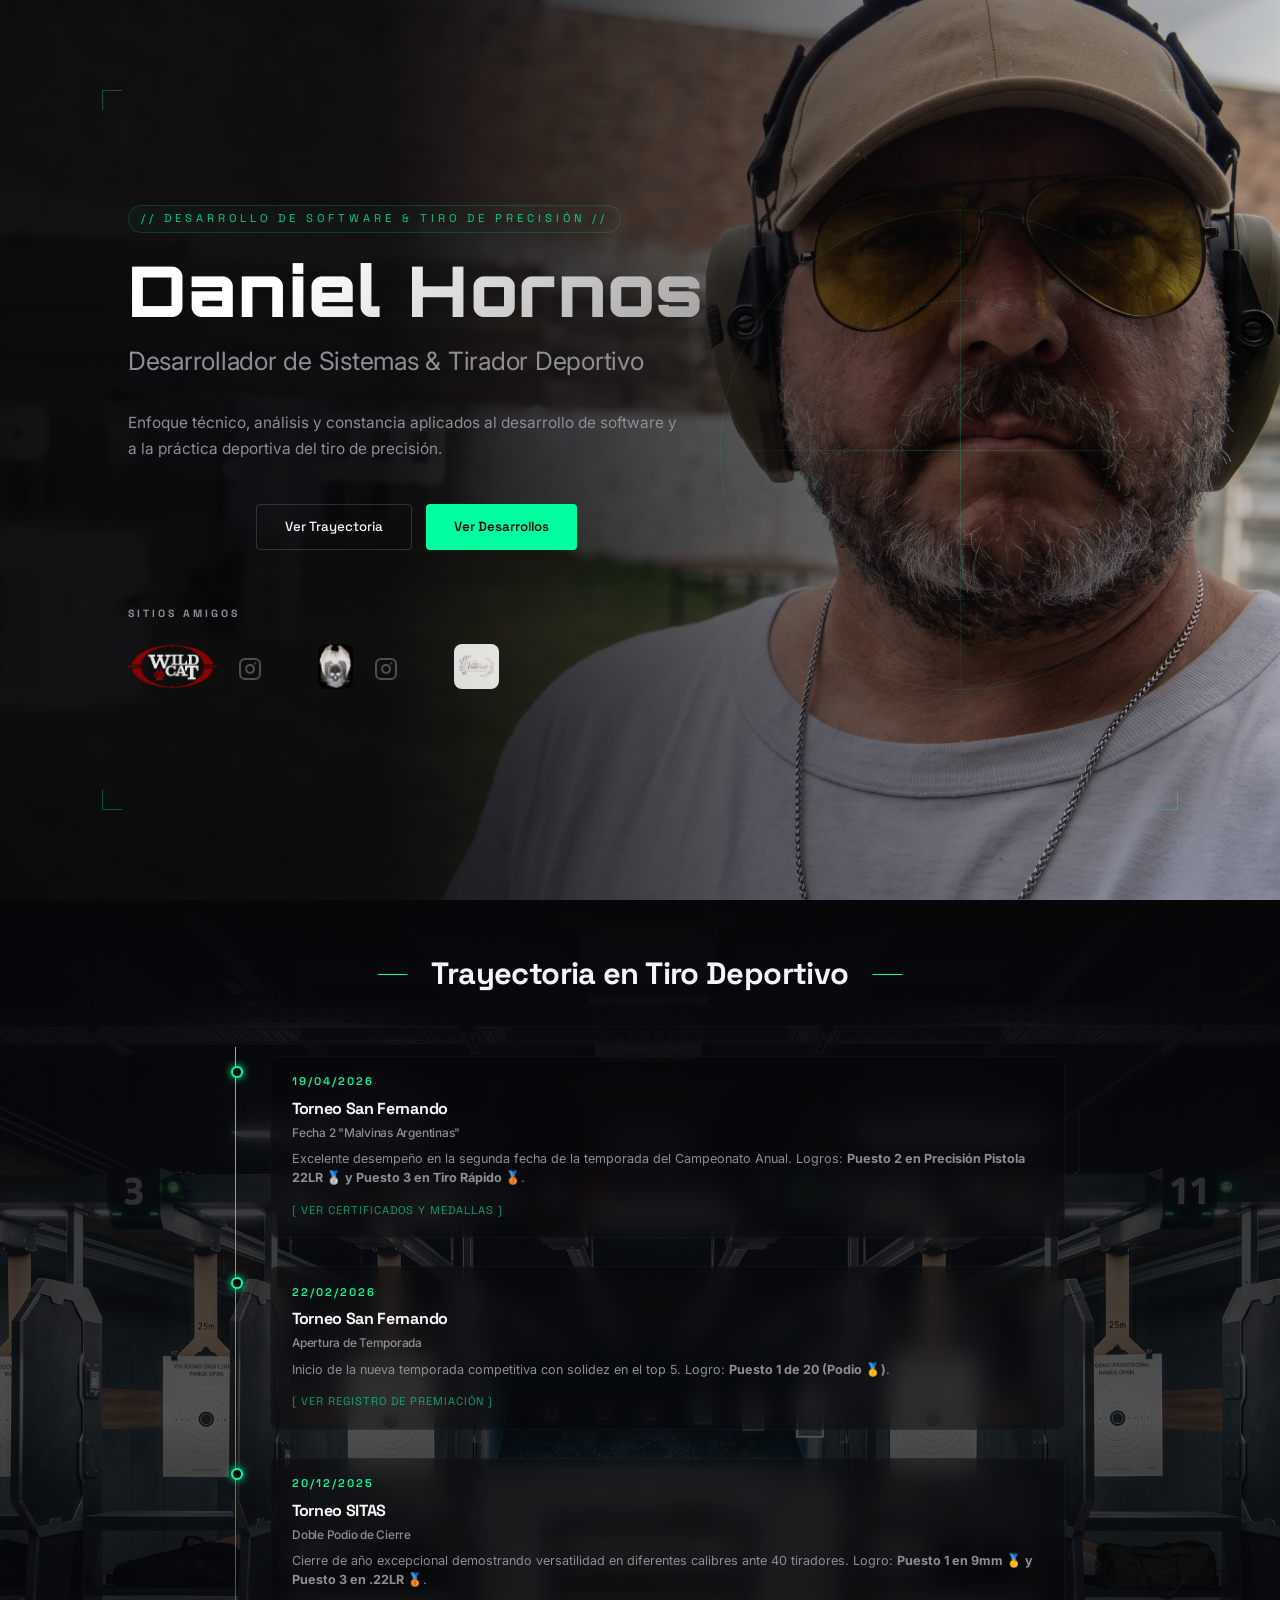
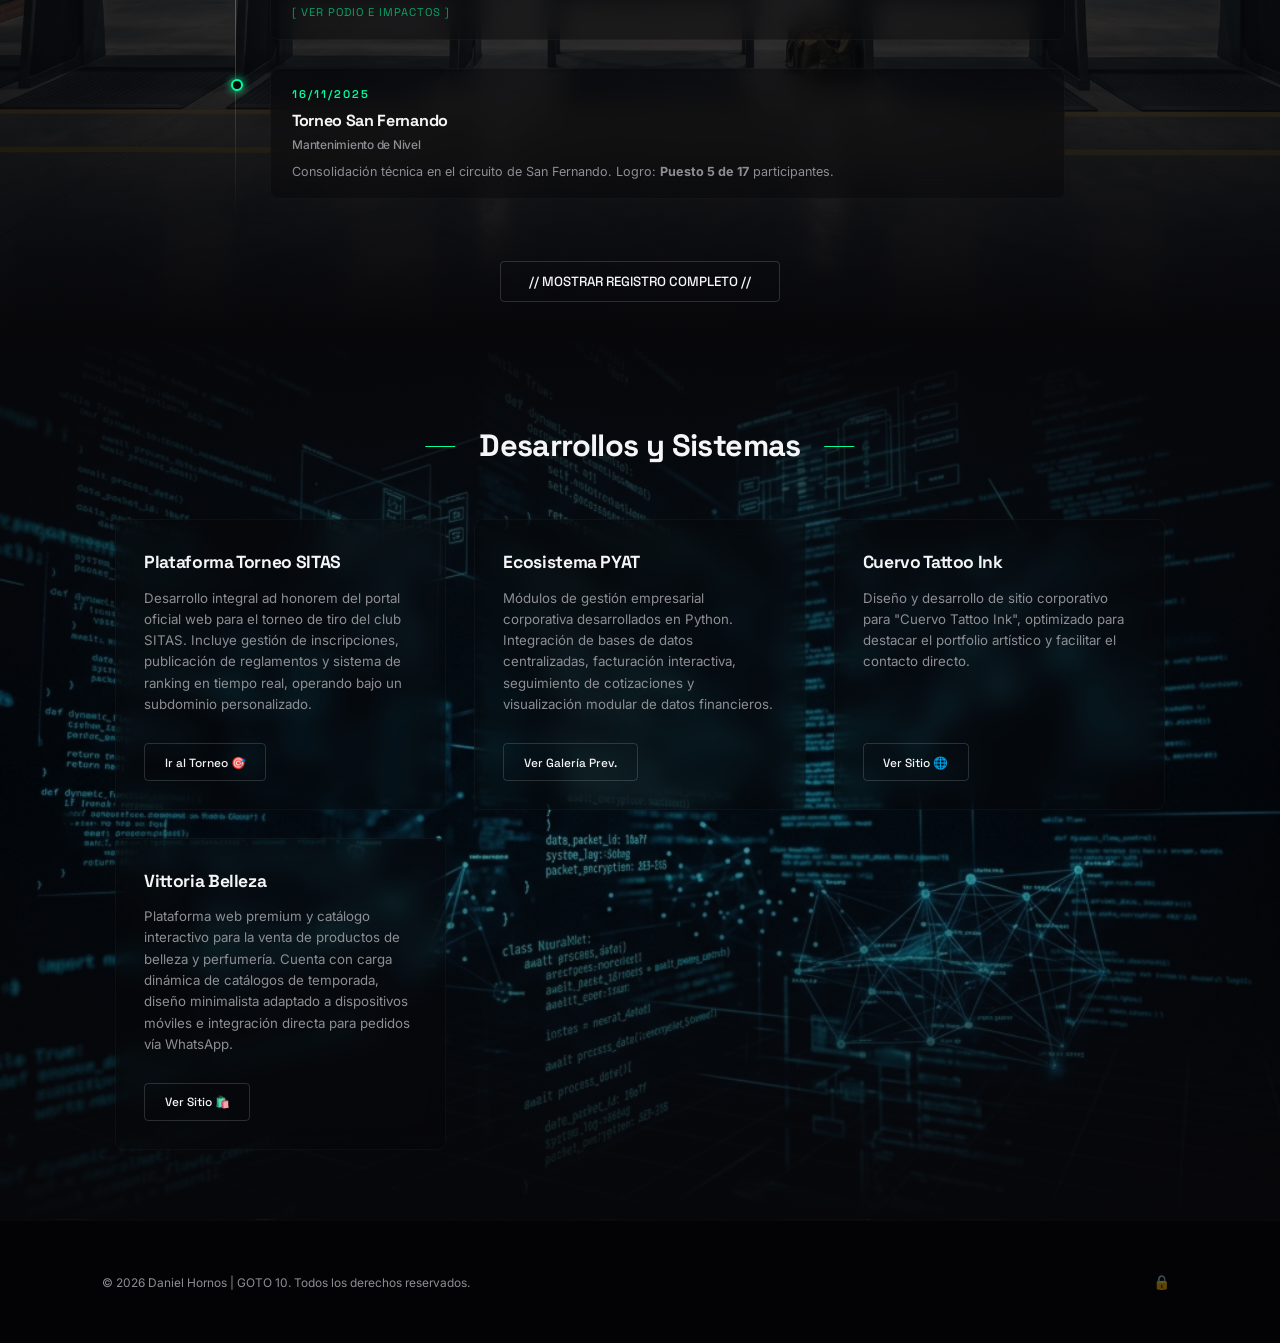
==== index.html @ b94180b0 "Redisenio visual premium: intro con flashes tacticos, optimizaciones de escala, fondo de poligono en" ====
<!DOCTYPE html>
<html lang="es">

<head>
    <meta charset="UTF-8">
    <meta name="viewport" content="width=device-width, initial-scale=1.0">
    <title>Daniel Hornos | Portafolio Personal</title>

    <!-- Fuentes Google -->
    <link rel="preconnect" href="https://fonts.googleapis.com">
    <link rel="preconnect" href="https://fonts.gstatic.com" crossorigin>
    <link
        href="https://fonts.googleapis.com/css2?family=Inter:wght@300;400;500;600;700&family=Orbitron:wght@400;700;900&family=Space+Grotesk:wght@400;500;600;700&display=swap"
        rel="stylesheet">

    <!-- CSS Propio -->
    <link rel="stylesheet" href="css/styles.css?v=1.2">
</head>

<body>

    <!-- Pantalla de Carga Táctica (Splash Loader) -->
    <div id="loader-overlay" class="loader-overlay">
        <!-- Fondo para destellos rápidos (Flashes) de imágenes -->
        <div id="loader-flash-bg" class="loader-flash-bg"></div>
        <div class="loader-content">
            <div class="loader-title">GOTO 10</div>
            <div class="loader-subtitle">INICIALIZANDO SISTEMA</div>
            <div class="loader-bar-container">
                <div id="loader-progress" class="loader-progress"></div>
            </div>
            <div id="loader-status" class="loader-status">CALIBRANDO IMÁGENES... 0%</div>
        </div>
    </div>
    <script>
        (function() {
            const imagesToPreload = [
                'assets/img/hero-profile-bg.jpg',
                'assets/img/tiro-bg.jpg',
                'assets/img/projects-bg.png'
            ];
            let loadedCount = 0;
            const totalImages = imagesToPreload.length;
            const flashBg = document.getElementById('loader-flash-bg');

            const playIntroSequence = () => {
                let currentStep = 0;
                
                const showNextFlash = () => {
                    if (currentStep >= totalImages) {
                        // Secuencia terminada, abrimos la página
                        setTimeout(() => {
                            const loader = document.getElementById('loader-overlay');
                            if (loader) {
                                loader.classList.add('fade-out');
                                setTimeout(() => loader.remove(), 500);
                            }
                        }, 150);
                        return;
                    }

                    // Cargar imagen del paso actual en el fondo
                    const imgSrc = imagesToPreload[currentStep];
                    if (flashBg) {
                        flashBg.style.backgroundImage = `url('${imgSrc}')`;
                        flashBg.classList.add('flash-active');
                    }

                    // El destello dura 180ms
                    setTimeout(() => {
                        if (flashBg) {
                            flashBg.classList.remove('flash-active');
                        }
                        
                        currentStep++;
                        // Pausa corta de 60ms en negro entre destellos
                        setTimeout(showNextFlash, 60);
                    }, 180);
                };

                // Iniciar la secuencia de flashes
                showNextFlash();
            };

            imagesToPreload.forEach(src => {
                const img = new Image();
                img.onload = img.onerror = function() {
                    loadedCount++;
                    const percentage = Math.round((loadedCount / totalImages) * 100);
                    
                    const progressBar = document.getElementById('loader-progress');
                    const statusText = document.getElementById('loader-status');
                    if (progressBar) progressBar.style.width = percentage + '%';
                    if (statusText) statusText.innerText = 'CALIBRANDO IMÁGENES... ' + percentage + '%';

                    if (loadedCount === totalImages) {
                        // Una vez descargadas las 3 imágenes, disparamos la secuencia de intro
                        setTimeout(playIntroSequence, 150);
                    }
                };
                img.src = src;
            });
        })();
    </script>

    <!-- Navegación Superior -->
    <nav>
        <a href="#" class="logo">GOTO 10</a>
        <div class="nav-links">
            <a href="#inicio">Inicio</a>
            <a href="#tiro">Trayectoria Deportiva</a>
            <a href="#proyectos">Desarrollo Web</a>
        </div>
    </nav>

    <!-- Sección Hero (Inicio) -->
    <header id="inicio" class="hero">
        <!-- Retículas decorativas de precisión -->
        <div class="reticle-box">
            <div class="reticle-ring ring-1"></div>
            <div class="reticle-ring ring-2"></div>
            <div class="reticle-axis-x"></div>
            <div class="reticle-axis-y"></div>
        </div>
        <div class="corner-mark top-left"></div>
        <div class="corner-mark top-right"></div>
        <div class="corner-mark bottom-left"></div>
        <div class="corner-mark bottom-right"></div>

        <div class="hero-content">
            <div class="system-status">// DESARROLLO DE SOFTWARE & TIRO DE PRECISIÓN //</div>
            <h1>Daniel Hornos</h1>
            <h2>Desarrollador de Sistemas & Tirador Deportivo</h2>
            <p>Enfoque técnico, análisis y constancia aplicados al desarrollo de software y a la práctica deportiva del tiro de precisión.</p>
            <div style="display: flex; gap: 1rem; justify-content: center; flex-wrap: wrap; margin-bottom: 3rem;">
                <a href="#tiro" class="cyber-btn">Ver Trayectoria</a>
                <a href="#proyectos" class="cyber-btn accent">Ver Desarrollos</a>
            </div>

            <!-- Sitios Amigos -->
            <div class="friendly-sites">
                <h3>SITIOS AMIGOS</h3>
                <div class="friends-wrapper">
                    <!-- Wildcat Academy -->
                    <div class="friend-card">
                        <a href="https://www.wildcat.com.ar/" target="_blank" rel="noopener noreferrer"
                            title="Web Wildcat Academy">
                            <img src="assets/img/LOGO_ACADEMIA_wildcat-letrasblancas.png" alt="Wildcat Academy"
                                class="friend-logo">
                        </a>
                        <a href="https://www.instagram.com/academiawildcat" target="_blank" rel="noopener noreferrer"
                            class="social-icon" title="Instagram Wildcat Academy">
                            <!-- SVG Icono de Instagram -->
                            <svg xmlns="http://www.w3.org/2000/svg" width="24" height="24" viewBox="0 0 24 24" fill="none"
                                stroke="currentColor" stroke-width="2" stroke-linecap="round" stroke-linejoin="round">
                                <rect x="2" y="2" width="20" height="20" rx="5" ry="5"></rect>
                                <path d="M16 11.37A4 4 0 1 1 12.63 8 4 4 0 0 1 16 11.37z"></path>
                                <line x1="17.5" y1="6.5" x2="17.51" y2="6.5"></line>
                            </svg>
                        </a>
                    </div>
                    <!-- Cuervo Tattoo Ink -->
                    <div class="friend-card">
                        <a href="https://cuervo-tattoo-ink.goto10.com.ar/" target="_blank" rel="noopener noreferrer"
                            title="Web Cuervo Tattoo Ink">
                            <img src="assets/img/Cuervo_tattoo_ink.jpeg" alt="Cuervo Tattoo Ink"
                                class="friend-logo invert-logo rounded-logo">
                        </a>
                        <a href="https://www.instagram.com/cuervo_tattoo.ink/" target="_blank" rel="noopener noreferrer"
                            class="social-icon" title="Instagram Cuervo Tattoo Ink">
                            <!-- SVG Icono de Instagram -->
                            <svg xmlns="http://www.w3.org/2000/svg" width="24" height="24" viewBox="0 0 24 24" fill="none"
                                stroke="currentColor" stroke-width="2" stroke-linecap="round" stroke-linejoin="round">
                                <rect x="2" y="2" width="20" height="20" rx="5" ry="5"></rect>
                                <path d="M16 11.37A4 4 0 1 1 12.63 8 4 4 0 0 1 16 11.37z"></path>
                                <line x1="17.5" y1="6.5" x2="17.51" y2="6.5"></line>
                            </svg>
                        </a>
                    </div>
                    <!-- Vittoria Belleza -->
                    <div class="friend-card">
                        <a href="https://vittoria.goto10.com.ar/" target="_blank" rel="noopener noreferrer"
                            title="Web Vittoria Belleza">
                            <img src="assets/img/vittoria-logo.png" alt="Vittoria Belleza"
                                class="friend-logo rounded-logo">
                        </a>
                    </div>
                </div>
            </div>
        </div>
    </header>

    <!-- Sección Tiro Deportivo (Timeline) -->
    <section id="tiro">
        <h2 class="section-title">Trayectoria en Tiro Deportivo</h2>
        <div class="timeline-container">
            <!-- Evento 1 (Más Reciente) -->
            <div class="timeline-item">
                <div class="timeline-content">
                    <div class="timeline-date">19/04/2026</div>
                    <h3>Torneo San Fernando</h3>
                    <h4>Fecha 2 "Malvinas Argentinas"</h4>
                    <p>Excelente desempeño en la segunda fecha de la temporada del Campeonato Anual. Logros: <strong>Puesto 2 en Precisión Pistola 22LR 🥈 y Puesto 3 en Tiro Rápido 🥉</strong>.</p>
                    <a href="#" class="view-evidence-btn" data-img="assets/img/trayectoria/torneo-san-fernando-abril-2026.jpg" onclick="openLightbox(event, this)">[ VER CERTIFICADOS Y MEDALLAS ]</a>
                </div>
            </div>

            <!-- Evento 2 -->
            <div class="timeline-item">
                <div class="timeline-content">
                    <div class="timeline-date">22/02/2026</div>
                    <h3>Torneo San Fernando</h3>
                    <h4>Apertura de Temporada</h4>
                    <p>Inicio de la nueva temporada competitiva con solidez en el top 5. Logro: <strong>Puesto 1 de 20 (Podio 🥇)</strong>.</p>
                    <a href="#" class="view-evidence-btn" data-img="assets/img/trayectoria/torneo-san-fernando-2026.jpg" onclick="openLightbox(event, this)">[ VER REGISTRO DE PREMIACIÓN ]</a>
                </div>
            </div>

            <!-- Evento 3 -->
            <div class="timeline-item">
                <div class="timeline-content">
                    <div class="timeline-date">20/12/2025</div>
                    <h3>Torneo SITAS</h3>
                    <h4>Doble Podio de Cierre</h4>
                    <p>Cierre de año excepcional demostrando versatilidad en diferentes calibres ante 40 tiradores. Logro: <strong>Puesto 1 en 9mm 🥇 y Puesto 3 en .22LR 🥉</strong>.</p>
                    <a href="#" class="view-evidence-btn" data-img="assets/img/trayectoria/podio-sitas-2025.jpg" onclick="openLightbox(event, this)">[ VER PODIO E IMPACTOS ]</a>
                </div>
            </div>

            <!-- Evento 4 -->
            <div class="timeline-item">
                <div class="timeline-content">
                    <div class="timeline-date">16/11/2025</div>
                    <h3>Torneo San Fernando</h3>
                    <h4>Mantenimiento de Nivel</h4>
                    <p>Consolidación técnica en el circuito de San Fernando. Logro: <strong>Puesto 5 de 17</strong> participantes.</p>
                </div>
            </div>

            <!-- Evento 5 (Oculto de Inicio) -->
            <div class="timeline-item hidden-item collapsed">
                <div class="timeline-content">
                    <div class="timeline-date">17/08/2025</div>
                    <h3>Torneo San Fernando</h3>
                    <h4>Primer Podio Nacional</h4>
                    <p>Excelente desempeño en precisión deportiva. Logro: <strong>Puesto 3 de 40 (Podio 🥉)</strong>.</p>
                    <a href="#" class="view-evidence-btn" data-img="assets/img/trayectoria/diploma-san-fernando-2025.jpg" onclick="openLightbox(event, this)">[ VER CERTIFICADO Y MEDALLA ]</a>
                </div>
            </div>

            <!-- Evento 5 (Oculto de Inicio) -->
            <div class="timeline-item hidden-item collapsed">
                <div class="timeline-content">
                    <div class="timeline-date">02/08/2025</div>
                    <h3>Torneo Quilmes</h3>
                    <h4>Circuito Metropolitano</h4>
                    <p>Participación en el polígono de Quilmes mejorando la consistencia. Logro: <strong>Puesto 25 de 30</strong> participantes.</p>
                    <a href="#" class="view-evidence-btn" data-img="assets/img/trayectoria/diploma-quilmes-2025.jpg" onclick="openLightbox(event, this)">[ VER DIPLOMA DIGITAL ]</a>
                </div>
            </div>

            <!-- Evento 6 (Oculto de Inicio) -->
            <div class="timeline-item hidden-item collapsed">
                <div class="timeline-content">
                    <div class="timeline-date">25/05/2025</div>
                    <h3>Torneo SITAS</h3>
                    <h4>Debut Competitivo</h4>
                    <p>Primer torneo oficial de precisión. Logro: <strong>Puesto 19 de 40</strong> participantes.</p>
                    <a href="#" class="view-evidence-btn" data-img="assets/img/trayectoria/diploma-sitas-debut-2025.jpg" onclick="openLightbox(event, this)">[ VER DIPLOMA DE DEBUT ]</a>
                </div>
            </div>

            <!-- Evento 7 (Oculto de Inicio) -->
            <div class="timeline-item hidden-item collapsed">
                <div class="timeline-content">
                    <div class="timeline-date">13/04/2025</div>
                    <h3>Clasificación y Deporte</h3>
                    <h4>Tiro Deportivo</h4>
                    <p>Curso avanzado sobre modalidades deportivas. Incluyó un mini-torneo integrador entre estudiantes. Logro: <strong>Puesto 2 🥈</strong>.</p>
                    <a href="assets/docs/credencial-tiro-deportivo.pdf" target="_blank" class="view-evidence-btn">[ VER CERTIFICADO PDF 📄 ]</a>
                </div>
            </div>

            <!-- Evento 8 (Oculto de Inicio) -->
            <div class="timeline-item hidden-item collapsed">
                <div class="timeline-content">
                    <div class="timeline-date">16/03/2025</div>
                    <h3>Armamento</h3>
                    <h4>Limpieza y Mantenimiento</h4>
                    <p>Curso especializado en el mantenimiento de diferentes sistemas de armas, garantizando un funcionamiento seguro y confiable.</p>
                    <a href="assets/docs/credencial-mantenimiento-armas.pdf" target="_blank" class="view-evidence-btn">[ VER CERTIFICADO PDF 📄 ]</a>
                </div>
            </div>

            <!-- Evento 9 (Oculto de Inicio) -->
            <div class="timeline-item hidden-item collapsed">
                <div class="timeline-content">
                    <div class="timeline-date">09/02/2025</div>
                    <h3>Capacitación Inicial</h3>
                    <h4>Introducción al Tiro</h4>
                    <p>Inicios formales en la disciplina como tirador deportivo, completando la capacitación teórica y práctica inicial.</p>
                    <a href="assets/docs/credencial-capacitacion-inicial.pdf" target="_blank" class="view-evidence-btn">[ VER CERTIFICADO PDF 📄 ]</a>
                </div>
            </div>
        </div>
        <div class="timeline-toggle-container">
            <button id="toggle-timeline-btn" class="cyber-btn" data-expanded="false">// MOSTRAR REGISTRO COMPLETO //</button>
        </div>
    </section>

    <!-- Sección Proyectos (Portafolio) -->
    <section id="proyectos">
        <h2 class="section-title">Desarrollos y Sistemas</h2>

        <div class="projects-grid">

            <!-- Proyecto SITAS -->
            <div class="project-card">
                <div class="project-info">
                    <h3>Plataforma Torneo SITAS</h3>
                    <p>Desarrollo integral ad honorem del portal oficial web para el torneo de tiro del club SITAS.
                        Incluye gestión de inscripciones, publicación de reglamentos y sistema de ranking en tiempo
                        real, operando bajo un subdominio personalizado.</p>
                    <a href="https://torneo2026.goto10.com.ar" target="_blank" class="cyber-btn">Ir al Torneo 🎯</a>
                </div>
            </div>

            <!-- Proyecto PYAT -->
            <div class="project-card">
                <div class="project-info">
                    <h3>Ecosistema PYAT</h3>
                    <p>Módulos de gestión empresarial corporativa desarrollados en Python. Integración de bases de datos
                        centralizadas, facturación interactiva, seguimiento de cotizaciones y visualización modular de
                        datos financieros.</p>
                    <a href="#" class="cyber-btn"
                        onclick="alert('Sistema de uso interno corporativo. Acceso restringido a capturas estáticas elegidas.'); return false;">Ver
                        Galería Prev.</a>
                </div>
            </div>

            <!-- Proyecto Cuervo Tattoo -->
            <div class="project-card">
                <div class="project-info">
                    <h3>Cuervo Tattoo Ink</h3>
                    <p>Diseño y desarrollo de sitio corporativo para "Cuervo Tattoo Ink", optimizado para destacar el portfolio artístico y facilitar el contacto directo.</p>
                    <a href="https://cuervo-tattoo-ink.goto10.com.ar/" target="_blank" class="cyber-btn">Ver Sitio 🌐</a>
                </div>
            </div>

            <!-- Proyecto Vittoria -->
            <div class="project-card">
                <div class="project-info">
                    <h3>Vittoria Belleza</h3>
                    <p>Plataforma web premium y catálogo interactivo para la venta de productos de belleza y perfumería. Cuenta con carga dinámica de catálogos de temporada, diseño minimalista adaptado a dispositivos móviles e integración directa para pedidos vía WhatsApp.</p>
                    <a href="https://vittoria.goto10.com.ar/" target="_blank" class="cyber-btn">Ver Sitio 🛍️</a>
                </div>
            </div>

        </div>
    </section>

    <!-- Pie de página -->
    <footer>
        <p>&copy; 2026 Daniel Hornos | GOTO 10. Todos los derechos reservados.</p>
        <a href="#login-privado" class="private-link" title="Área Privada"
            onclick="prompt('Ingrese contraseña (Modo Demo):'); return false;">
            🔒
        </a>
    </footer>

    <!-- Modal Lightbox para visualización de evidencias -->
    <div id="lightbox-modal" class="lightbox" onclick="closeLightbox()">
        <span class="lightbox-close" onclick="closeLightbox()">&times;</span>
        <img class="lightbox-content" id="lightbox-img" alt="Evidencia de logro">
        <div id="lightbox-caption"></div>
    </div>

    <!-- Lógica de interactividad (Timeline collapsible y Visor Lightbox) -->
    <script>
        document.addEventListener('DOMContentLoaded', () => {
            // 1. Control del Timeline Collapsible
            const toggleBtn = document.getElementById('toggle-timeline-btn');
            const hiddenItems = document.querySelectorAll('.timeline-item.hidden-item');

            if (toggleBtn && hiddenItems.length > 0) {
                toggleBtn.addEventListener('click', () => {
                    const isExpanded = toggleBtn.getAttribute('data-expanded') === 'true';
                    
                    hiddenItems.forEach(item => {
                        if (isExpanded) {
                            item.classList.add('collapsed');
                        } else {
                            item.classList.remove('collapsed');
                        }
                    });

                    if (isExpanded) {
                        toggleBtn.innerHTML = '// MOSTRAR REGISTRO COMPLETO //';
                        toggleBtn.setAttribute('data-expanded', 'false');
                        // Desplazar la vista suavemente de vuelta a la cabecera de la sección
                        document.getElementById('tiro').scrollIntoView({ behavior: 'smooth' });
                    } else {
                        toggleBtn.innerHTML = '// COLAPSAR HISTORIAL //';
                        toggleBtn.setAttribute('data-expanded', 'true');
                    }
                });
            }

            // 2. Control del Lightbox
            const lightbox = document.getElementById('lightbox-modal');
            const lightboxImg = document.getElementById('lightbox-img');
            const lightboxCaption = document.getElementById('lightbox-caption');

            window.openLightbox = function(event, element) {
                event.preventDefault();
                event.stopPropagation(); // Evitar que el clic en el botón active el close del contenedor
                const imgSrc = element.getAttribute('data-img');
                const imgCaption = element.textContent || "Evidencia de logro";
                
                if (lightbox && lightboxImg) {
                    lightboxImg.src = imgSrc;
                    if (lightboxCaption) {
                        // Limpiar los corchetes decorativos del texto para el caption
                        lightboxCaption.innerHTML = imgCaption.replace('[', '').replace(']', '').trim();
                    }
                    lightbox.classList.add('active');
                }
            };

            window.closeLightbox = function() {
                if (lightbox) {
                    lightbox.classList.remove('active');
                }
            };

            // Cerrar con la tecla Escape
            document.addEventListener('keydown', (e) => {
                if (e.key === 'Escape' && lightbox && lightbox.classList.contains('active')) {
                    closeLightbox();
                }
            });

            // 3. Control de la barra de navegación (Ocultar al inicio, mostrar al hacer scroll)
            const nav = document.querySelector('nav');
            
            const handleScroll = () => {
                if (window.scrollY > 150) {
                    nav.classList.add('nav-visible');
                } else {
                    nav.classList.remove('nav-visible');
                }
            };
            
            window.addEventListener('scroll', handleScroll, { passive: true });
            handleScroll(); // Ejecutar al inicio por si hay scroll previo
        });
    </script>

</body>

</html>
---- css/styles.css ----
:root {
  /* Paleta de Colores de Alta Precisión (Tech-Minimal / Balístico) */
  --primary: #00ff9f;       /* Verde táctico de precisión */
  --secondary: #00b0ff;     /* Cian de calibración / telemetría */
  --accent: #ff3d00;        /* Rojo balístico para alertas/acentos */
  --dark-bg: #07070a;       /* Negro azulado mate profundo */
  --darker-bg: #030305;     /* Negro absoluto para paneles */
  --panel-bg: rgba(7, 7, 10, 0.45); /* Panel con desenfoque de cristal más transparente */
  --border-color: rgba(0, 255, 159, 0.15); /* Bordes tácticos finos */
  --text-main: #f5f5f7;     /* Blanco sofisticado */
  --text-muted: #8e8e93;    /* Gris de lectura cómodo */
  --grid-color: rgba(0, 255, 159, 0.03); /* Rejilla técnica sutil */

  --font-heading: 'Space Grotesk', sans-serif;
  --font-body: 'Inter', sans-serif;
  --font-brand: 'Orbitron', sans-serif;
}

* {
  margin: 0;
  padding: 0;
  box-sizing: border-box;
}

html {
  scroll-behavior: smooth;
  scroll-padding-top: 70px;
  font-size: 87.5%; /* Escala general al 87.5% (14px) para una interfaz más compacta y densa */
}

body {
  background-color: var(--dark-bg);
  color: var(--text-main);
  font-family: var(--font-body);
  line-height: 1.6;
  overflow-x: hidden;
  /* Fondo de rejilla militar/técnica */
  background-image:
    linear-gradient(var(--grid-color) 1px, transparent 1px),
    linear-gradient(90deg, var(--grid-color) 1px, transparent 1px);
  background-size: 40px 40px;
  background-attachment: fixed;
}

/* --- Scrollbar Estilizado --- */
::-webkit-scrollbar {
  width: 6px;
}

::-webkit-scrollbar-track {
  background: var(--darker-bg);
}

::-webkit-scrollbar-thumb {
  background: rgba(0, 255, 159, 0.2);
  border-radius: 3px;
  transition: background 0.3s;
}

::-webkit-scrollbar-thumb:hover {
  background: var(--primary);
}

/* --- Tipografía --- */
h1, h2, h3, h4 {
  font-family: var(--font-heading);
  letter-spacing: -0.02em;
  font-weight: 700;
}

h2.section-title {
  font-size: 2.2rem;
  text-align: center;
  margin-bottom: 3.5rem;
  color: var(--text-main);
  position: relative;
  display: inline-block;
  left: 50%;
  transform: translateX(-50%);
  padding: 0 1rem;
}

h2.section-title::before,
h2.section-title::after {
  content: '';
  position: absolute;
  top: 50%;
  width: 30px;
  height: 1px;
  background: var(--primary);
}

h2.section-title::before {
  left: -40px;
}

h2.section-title::after {
  right: -40px;
}

/* --- Navegación --- */
nav {
  position: fixed;
  top: 0;
  width: 100%;
  padding: 1.2rem 8%;
  display: flex;
  justify-content: space-between;
  align-items: center;
  z-index: 1000;
  backdrop-filter: blur(16px);
  -webkit-backdrop-filter: blur(16px);
  background: rgba(7, 7, 10, 0.75);
  border-bottom: 1px solid rgba(255, 255, 255, 0.05);
  transform: translateY(-100%);
  opacity: 0;
  pointer-events: none;
  transition: transform 0.4s cubic-bezier(0.16, 1, 0.3, 1), opacity 0.3s ease;
}

nav.nav-visible {
  transform: translateY(0);
  opacity: 1;
  pointer-events: auto;
}

.logo {
  font-family: var(--font-brand);
  font-size: 1.3rem;
  font-weight: 700;
  color: var(--text-main);
  text-decoration: none;
  letter-spacing: 2px;
  display: flex;
  align-items: center;
  gap: 8px;
}

.logo::before {
  content: '';
  display: inline-block;
  width: 8px;
  height: 8px;
  background: var(--primary);
  border-radius: 50%;
  box-shadow: 0 0 8px var(--primary);
}

.nav-links {
  display: flex;
  gap: 2.5rem;
}

.nav-links a {
  color: var(--text-muted);
  text-decoration: none;
  font-size: 0.9rem;
  font-weight: 500;
  transition: all 0.3s ease;
  letter-spacing: 0.5px;
}

.nav-links a:hover {
  color: var(--primary);
  text-shadow: 0 0 8px rgba(0, 255, 159, 0.3);
}

/* --- HERO SECTION (PRECISIÓN TÁCTICA) --- */
.hero {
  height: 100vh;
  display: flex;
  flex-direction: column;
  justify-content: center;
  align-items: flex-start;
  text-align: left;
  position: relative;
  padding: 0 10%;
  overflow: hidden;
  background-image: 
    linear-gradient(to right, rgba(7, 7, 10, 0.95) 30%, rgba(7, 7, 10, 0.6) 60%, rgba(7, 7, 10, 0.2) 100%),
    url('../assets/img/hero-profile-bg.jpg');
  background-size: cover;
  background-position: center right;
  background-repeat: no-repeat;
}

/* Retícula Central de Fondo (Desplazada sobre Daniel) */
.reticle-box {
  position: absolute;
  top: 50%;
  left: 75%;
  transform: translate(-50%, -50%);
  width: 600px;
  height: 600px;
  pointer-events: none;
  opacity: 0.2;
  z-index: 1;
}

.reticle-ring {
  position: absolute;
  top: 50%;
  left: 50%;
  transform: translate(-50%, -50%);
  border: 1px dashed var(--primary);
  border-radius: 50%;
}

.ring-1 {
  width: 300px;
  height: 300px;
  animation: spinClockwise 40s linear infinite;
}

.ring-2 {
  width: 480px;
  height: 480px;
  border-style: dotted;
  animation: spinCounter 60s linear infinite;
}

.reticle-axis-x {
  position: absolute;
  top: 50%;
  left: 0;
  width: 100%;
  height: 1px;
  background: linear-gradient(90deg, transparent, var(--primary), transparent);
}

.reticle-axis-y {
  position: absolute;
  left: 50%;
  top: 0;
  width: 1px;
  height: 100%;
  background: linear-gradient(180deg, transparent, var(--primary), transparent);
}

/* Marcas de Esquina del Hero */
.corner-mark {
  position: absolute;
  width: 20px;
  height: 20px;
  border: 1px solid rgba(0, 255, 159, 0.3);
  pointer-events: none;
  z-index: 1;
}

.top-left { top: 10%; left: 8%; border-right: none; border-bottom: none; }
.top-right { top: 10%; right: 8%; border-left: none; border-bottom: none; }
.bottom-left { bottom: 10%; left: 8%; border-right: none; border-top: none; }
.bottom-right { bottom: 10%; right: 8%; border-left: none; border-top: none; }

.hero-content {
  position: relative;
  z-index: 10;
  max-width: 650px;
  padding: 2rem 0;
}

.system-status {
  font-family: var(--font-heading);
  font-size: 0.8rem;
  color: var(--primary);
  letter-spacing: 4px;
  margin-bottom: 1.5rem;
  opacity: 0.8;
  display: inline-block;
  border: 1px solid rgba(0, 255, 159, 0.2);
  padding: 4px 12px;
  background: rgba(0, 255, 159, 0.03);
  border-radius: 20px;
}

.hero h1 {
  font-family: var(--font-brand);
  font-size: clamp(2.8rem, 7vw, 5rem);
  font-weight: 900;
  line-height: 1.05;
  margin-bottom: 1rem;
  color: var(--text-main);
  background: linear-gradient(135deg, #fff 30%, #a2a2a2 100%);
  -webkit-background-clip: text;
  -webkit-text-fill-color: transparent;
  letter-spacing: 0.03em;
}

.hero h2 {
  font-size: clamp(1.2rem, 2.5vw, 1.8rem);
  color: var(--text-muted);
  font-weight: 400;
  letter-spacing: -0.01em;
  margin-bottom: 2rem;
  font-family: var(--font-body);
}

.hero p {
  font-size: 1.1rem;
  color: var(--text-muted);
  max-width: 550px;
  margin: 0 0 3rem 0;
  line-height: 1.7;
}

/* --- Botones Premium de Precisión --- */
.cyber-btn {
  display: inline-flex;
  align-items: center;
  justify-content: center;
  gap: 10px;
  background: transparent;
  color: var(--text-main);
  font-family: var(--font-heading);
  font-size: 0.95rem;
  font-weight: 500;
  text-decoration: none;
  padding: 0.8rem 2rem;
  border: 1px solid rgba(255, 255, 255, 0.15);
  border-radius: 4px;
  position: relative;
  transition: all 0.3s cubic-bezier(0.16, 1, 0.3, 1);
  cursor: pointer;
  z-index: 10;
}

.cyber-btn::after {
  content: '';
  position: absolute;
  top: -1px;
  left: -1px;
  right: -1px;
  bottom: -1px;
  border: 1px solid var(--primary);
  border-radius: 4px;
  opacity: 0;
  transition: opacity 0.3s ease;
}

.cyber-btn:hover {
  border-color: transparent;
  color: var(--primary);
  box-shadow: 0 0 20px rgba(0, 255, 159, 0.15);
}

.cyber-btn:hover::after {
  opacity: 1;
}

.cyber-btn.accent {
  background: var(--primary);
  color: var(--dark-bg);
  border: none;
  font-weight: 600;
}

.cyber-btn.accent::after {
  border-color: var(--secondary);
}

.cyber-btn.accent:hover {
  background: transparent;
  color: var(--secondary);
  box-shadow: 0 0 20px rgba(0, 176, 255, 0.2);
}

/* --- SITIOS AMIGOS --- */
.friendly-sites {
  margin-top: 4rem;
  z-index: 10;
}

.friendly-sites h3 {
  font-size: 0.75rem;
  color: var(--text-muted);
  letter-spacing: 3px;
  margin-bottom: 1.5rem;
}

.friends-wrapper {
  display: flex;
  justify-content: flex-start;
  align-items: center;
  gap: 4rem;
  flex-wrap: wrap;
}

.friend-card {
  display: flex;
  align-items: center;
  gap: 1.5rem;
}
.friend-logo {
  max-width: 130px;
  max-height: 45px;
  object-fit: contain;
  opacity: 0.9;
  transition: all 0.4s cubic-bezier(0.16, 1, 0.3, 1);
}

.friend-logo:hover {
  opacity: 1;
  transform: scale(1.05);
  filter: drop-shadow(0 0 8px var(--primary));
}

.rounded-logo {
  border-radius: 8px;
}

.invert-logo {
  filter: invert(1);
  opacity: 0.9;
}

.invert-logo:hover {
  filter: invert(1) drop-shadow(0 0 8px var(--primary));
  opacity: 1;
  transform: scale(1.05);
}

.social-icon {
  color: var(--text-muted);
  opacity: 0.5;
  transition: all 0.3s ease;
  display: flex;
  align-items: center;
  justify-content: center;
}

.social-icon:hover {
  color: var(--secondary);
  opacity: 1;
  transform: translateY(-2px);
}

/* --- SECCIONES GENÉRICAS --- */
section {
  padding: 6rem 8% 5rem 8%;
  position: relative;
}

/* --- TIMELINE LINEAL DE PRECISIÓN --- */
#tiro {
  position: relative;
  background-image: 
    linear-gradient(to bottom, var(--dark-bg) 0%, rgba(7, 7, 10, 0.65) 50%, var(--dark-bg) 100%),
    url('../assets/img/tiro-bg.jpg');
  background-size: cover;
  background-position: center;
  background-repeat: no-repeat;
  padding-top: 3.5rem;
  padding-bottom: 2.5rem;
}

.timeline-container {
  max-width: 850px;
  margin: 0 auto;
  position: relative;
}

/* Eje del timeline (Línea de calibración fina) */
.timeline-container::after {
  content: '';
  position: absolute;
  width: 1px;
  background: linear-gradient(to bottom, var(--primary), var(--secondary), transparent);
  top: 0;
  bottom: 0;
  left: 20px;
}

.timeline-item {
  position: relative;
  width: 100%;
  padding: 0.6rem 0 0.6rem 55px;
  margin-bottom: 0.8rem;
  background: transparent;
}

/* Punto de impacto/precisión en la línea */
.timeline-item::after {
  content: '';
  position: absolute;
  width: 8px;
  height: 8px;
  left: 16px;
  top: 1.35rem;
  background: var(--dark-bg);
  border: 2px solid var(--primary);
  border-radius: 50%;
  z-index: 2;
  box-shadow: 0 0 8px var(--primary);
  transition: all 0.3s ease;
}

.timeline-item:hover::after {
  background: var(--primary);
  transform: scale(1.3);
}

.timeline-content {
  padding: 1.2rem 1.5rem;
  background: var(--panel-bg);
  border: 1px solid rgba(255, 255, 255, 0.03);
  border-radius: 8px;
  backdrop-filter: blur(12px);
  -webkit-backdrop-filter: blur(12px);
  transition: all 0.4s cubic-bezier(0.16, 1, 0.3, 1);
  position: relative;
}

.timeline-content:hover {
  transform: translateX(6px);
  border-color: rgba(0, 255, 159, 0.2);
  box-shadow: 0 8px 24px rgba(0, 255, 159, 0.04);
}

.timeline-date {
  font-family: var(--font-heading);
  font-size: 0.8rem;
  color: var(--primary);
  letter-spacing: 2px;
  margin-bottom: 0.3rem;
  font-weight: 600;
}

.timeline-content h3 {
  font-size: 1.15rem;
  color: var(--text-main);
  margin-bottom: 0.1rem;
}

.timeline-content h4 {
  font-family: var(--font-body);
  font-size: 0.85rem;
  color: var(--text-muted);
  text-transform: none;
  font-weight: 500;
  margin-bottom: 0.6rem;
}

.timeline-content p {
  color: var(--text-muted);
  font-size: 0.9rem;
  line-height: 1.5;
}

/* --- TARJETAS DE PROYECTOS (ESTILO INDUSTRIAL PREMIUM) --- */
#proyectos {
  position: relative;
  background-image: 
    linear-gradient(to bottom, var(--dark-bg) 0%, rgba(7, 7, 10, 0.25) 50%, var(--dark-bg) 100%),
    url('../assets/img/projects-bg.png');
  background-size: cover;
  background-position: center;
  background-repeat: no-repeat;
}

.projects-grid {
  display: grid;
  grid-template-columns: repeat(auto-fit, minmax(300px, 1fr));
  gap: 2rem;
  max-width: 1050px;
  margin: 0 auto;
}

.project-card {
  background: var(--panel-bg);
  border: 1px solid rgba(255, 255, 255, 0.03);
  border-radius: 8px;
  overflow: hidden;
  transition: all 0.4s cubic-bezier(0.16, 1, 0.3, 1);
  display: flex;
  flex-direction: column;
  backdrop-filter: blur(12px);
  -webkit-backdrop-filter: blur(12px);
  position: relative;
}

.project-card::before {
  content: '';
  position: absolute;
  top: 0;
  left: 0;
  width: 3px;
  height: 0;
  background: var(--secondary);
  transition: height 0.4s ease;
}

.project-card:hover {
  transform: translateY(-6px);
  border-color: rgba(0, 176, 255, 0.2);
  box-shadow: 0 15px 40px rgba(0, 176, 255, 0.05);
}

.project-card:hover::before {
  height: 100%;
}

/* Placeholder Geométrico / Rejilla Técnica */
.project-img-placeholder {
  width: 100%;
  height: 150px;
  background: 
    linear-gradient(rgba(0, 176, 255, 0.02) 1px, transparent 1px),
    linear-gradient(90deg, rgba(0, 176, 255, 0.02) 1px, transparent 1px),
    linear-gradient(135deg, #090e15 0%, #030508 100%);
  background-size: 20px 20px;
  display: flex;
  align-items: center;
  justify-content: center;
  border-bottom: 1px solid rgba(255, 255, 255, 0.02);
  font-family: var(--font-heading);
  color: rgba(255, 255, 255, 0.4);
  font-size: 1.1rem;
  letter-spacing: 3px;
  font-weight: 500;
  position: relative;
}

.project-img-placeholder::after {
  content: '';
  position: absolute;
  width: 40px;
  height: 40px;
  border: 1px solid rgba(0, 176, 255, 0.1);
  border-radius: 50%;
}

.project-info {
  padding: 2rem;
  flex-grow: 1;
  display: flex;
  flex-direction: column;
}

.project-info h3 {
  font-size: 1.25rem;
  margin-bottom: 0.8rem;
  color: var(--text-main);
}

.project-info p {
  color: var(--text-muted);
  font-size: 0.95rem;
  line-height: 1.6;
  margin-bottom: 2rem;
  flex-grow: 1;
}

.project-info .cyber-btn {
  align-self: flex-start;
  font-size: 0.85rem;
  padding: 0.6rem 1.4rem;
}

/* --- FOOTER --- */
footer {
  padding: 3rem 8%;
  background: var(--darker-bg);
  border-top: 1px solid rgba(255, 255, 255, 0.02);
  display: flex;
  justify-content: space-between;
  align-items: center;
  font-size: 0.85rem;
  color: var(--text-muted);
}

.private-link {
  color: var(--text-muted);
  text-decoration: none;
  font-size: 1rem;
  transition: all 0.3s ease;
  opacity: 0.4;
  padding: 8px;
}

.private-link:hover {
  color: var(--accent);
  opacity: 1;
  text-shadow: 0 0 10px rgba(255, 61, 0, 0.5);
}

/* --- ANIMACIONES --- */
@keyframes spinClockwise {
  from { transform: translate(-50%, -50%) rotate(0deg); }
  to { transform: translate(-50%, -50%) rotate(360deg); }
}

@keyframes spinCounter {
  from { transform: translate(-50%, -50%) rotate(360deg); }
  to { transform: translate(-50%, -50%) rotate(0deg); }
}

/* --- RESPONSIVIDAD --- */
@media screen and (max-width: 900px) {
  section {
    padding: 6rem 5% 4rem 5%;
  }
}

@media screen and (max-width: 768px) {
  .nav-links {
    display: none; /* Simplificado para móviles */
  }

  .timeline-container::after {
    left: 15px;
  }

  .timeline-item {
    padding-left: 35px;
    padding-top: 0.4rem;
    padding-bottom: 0.4rem;
  }

  .timeline-item::after {
    left: 11px;
    top: 1.15rem;
  }

  .friends-wrapper {
    gap: 2.5rem;
  }

  footer {
    flex-direction: column;
    gap: 1.5rem;
    text-align: center;
  }

  /* Ajustes responsivos para el Hero con foto de Daniel */
  .hero {
    align-items: center;
    text-align: center;
    padding: 0 20px;
    background-image: 
      linear-gradient(to bottom, rgba(7, 7, 10, 0.9) 0%, rgba(7, 7, 10, 0.9) 100%),
      url('../assets/img/hero-profile-bg.jpg');
    background-position: center;
  }

  .reticle-box {
    left: 50%;
    opacity: 0.15;
  }

  .hero-content {
    max-width: 100%;
    padding: 2rem;
  }

  .hero p {
    margin: 0 auto 3rem auto;
  }

  .friends-wrapper {
    justify-content: center;
    gap: 2.5rem;
  }
}

/* --- COLLAPSIBLE TIMELINE --- */
.timeline-toggle-container {
  text-align: center;
  margin-top: 3rem;
  position: relative;
  z-index: 10;
}

.timeline-item.hidden-item {
  max-height: 500px;
  opacity: 1;
  transform: translateY(0);
  margin-bottom: 2rem;
  padding-top: 1.5rem;
  padding-bottom: 1.5rem;
  transition: max-height 0.4s cubic-bezier(0.16, 1, 0.3, 1), opacity 0.3s ease, transform 0.3s ease, margin 0.4s ease, padding 0.4s ease;
  overflow: hidden;
}

.timeline-item.hidden-item.collapsed {
  max-height: 0;
  opacity: 0;
  transform: translateY(-20px);
  margin-top: 0;
  margin-bottom: 0;
  padding-top: 0;
  padding-bottom: 0;
  pointer-events: none;
}

.timeline-item.hidden-item.collapsed::after {
  opacity: 0;
}

/* Botón de ver comprobante dentro de las tarjetas */
.view-evidence-btn {
  display: inline-block;
  margin-top: 1rem;
  font-family: var(--font-heading);
  font-size: 0.8rem;
  color: var(--primary);
  text-decoration: none;
  letter-spacing: 1px;
  opacity: 0.6;
  transition: all 0.3s ease;
  cursor: pointer;
}

.view-evidence-btn:hover {
  opacity: 1;
  text-shadow: 0 0 8px rgba(0, 255, 159, 0.5);
  transform: translateX(4px);
}

/* --- LIGHTBOX EVIDENCE VIEW --- */
.lightbox {
  display: none;
  position: fixed;
  z-index: 2000;
  left: 0;
  top: 0;
  width: 100%;
  height: 100%;
  background-color: rgba(3, 3, 5, 0.95);
  backdrop-filter: blur(10px);
}

.lightbox.active {
  display: flex;
  flex-direction: column;
  align-items: center;
  justify-content: center;
}

.lightbox-content {
  margin: auto;
  display: block;
  max-width: 85%;
  max-height: 75vh;
  border: 1px solid rgba(0, 255, 159, 0.3);
  border-radius: 6px;
  box-shadow: 0 0 30px rgba(0, 255, 159, 0.2);
  animation: zoomIn 0.3s cubic-bezier(0.16, 1, 0.3, 1);
}

.lightbox-close {
  position: absolute;
  top: 30px;
  right: 40px;
  color: var(--text-main);
  font-size: 40px;
  font-weight: 300;
  transition: 0.3s;
  cursor: pointer;
  z-index: 2010;
}

.lightbox-close:hover {
  color: var(--accent);
  text-shadow: 0 0 10px var(--accent);
}

#lightbox-caption {
  margin-top: 15px;
  display: block;
  width: 80%;
  max-width: 700px;
  text-align: center;
  color: var(--primary);
  font-family: var(--font-heading);
  letter-spacing: 2px;
  font-size: 0.9rem;
  text-transform: uppercase;
}

@keyframes zoomIn {
  from { transform: scale(0.9); opacity: 0; }
  to { transform: scale(1); opacity: 1; }
}

/* --- SPLASH LOADER TÁCTICO --- */
.loader-overlay {
  position: fixed;
  top: 0;
  left: 0;
  width: 100%;
  height: 100%;
  background-color: #030305;
  z-index: 9999;
  display: flex;
  justify-content: center;
  align-items: center;
  transition: opacity 0.5s ease, transform 0.5s cubic-bezier(0.16, 1, 0.3, 1);
}

.loader-overlay.fade-out {
  opacity: 0;
  transform: scale(1.05);
  pointer-events: none;
}

.loader-flash-bg {
  position: absolute;
  top: 0;
  left: 0;
  width: 100%;
  height: 100%;
  background-size: cover;
  background-position: center;
  background-repeat: no-repeat;
  opacity: 0;
  z-index: 1;
  filter: brightness(0.45) contrast(1.1) grayscale(0.3);
  transition: opacity 0.12s cubic-bezier(0.16, 1, 0.3, 1);
  pointer-events: none;
}

.loader-flash-bg.flash-active {
  opacity: 0.22;
}

.loader-content {
  text-align: center;
  max-width: 300px;
  width: 80%;
  position: relative;
  z-index: 10;
}

.loader-title {
  font-family: var(--font-brand);
  font-size: 1.8rem;
  color: var(--primary);
  letter-spacing: 4px;
  margin-bottom: 0.5rem;
  text-shadow: 0 0 10px rgba(0, 255, 159, 0.3);
}

.loader-subtitle {
  font-family: var(--font-heading);
  font-size: 0.75rem;
  color: var(--text-muted);
  letter-spacing: 2px;
  margin-bottom: 2rem;
}

.loader-bar-container {
  width: 100%;
  height: 4px;
  background: rgba(255, 255, 255, 0.05);
  border-radius: 2px;
  overflow: hidden;
  margin-bottom: 1rem;
  border: 1px solid rgba(0, 255, 159, 0.1);
}

.loader-progress {
  width: 0%;
  height: 100%;
  background: var(--primary);
  box-shadow: 0 0 8px var(--primary);
  transition: width 0.1s ease;
}

.loader-status {
  font-family: var(--font-heading);
  font-size: 0.7rem;
  color: var(--primary);
  letter-spacing: 1px;
  opacity: 0.7;
}
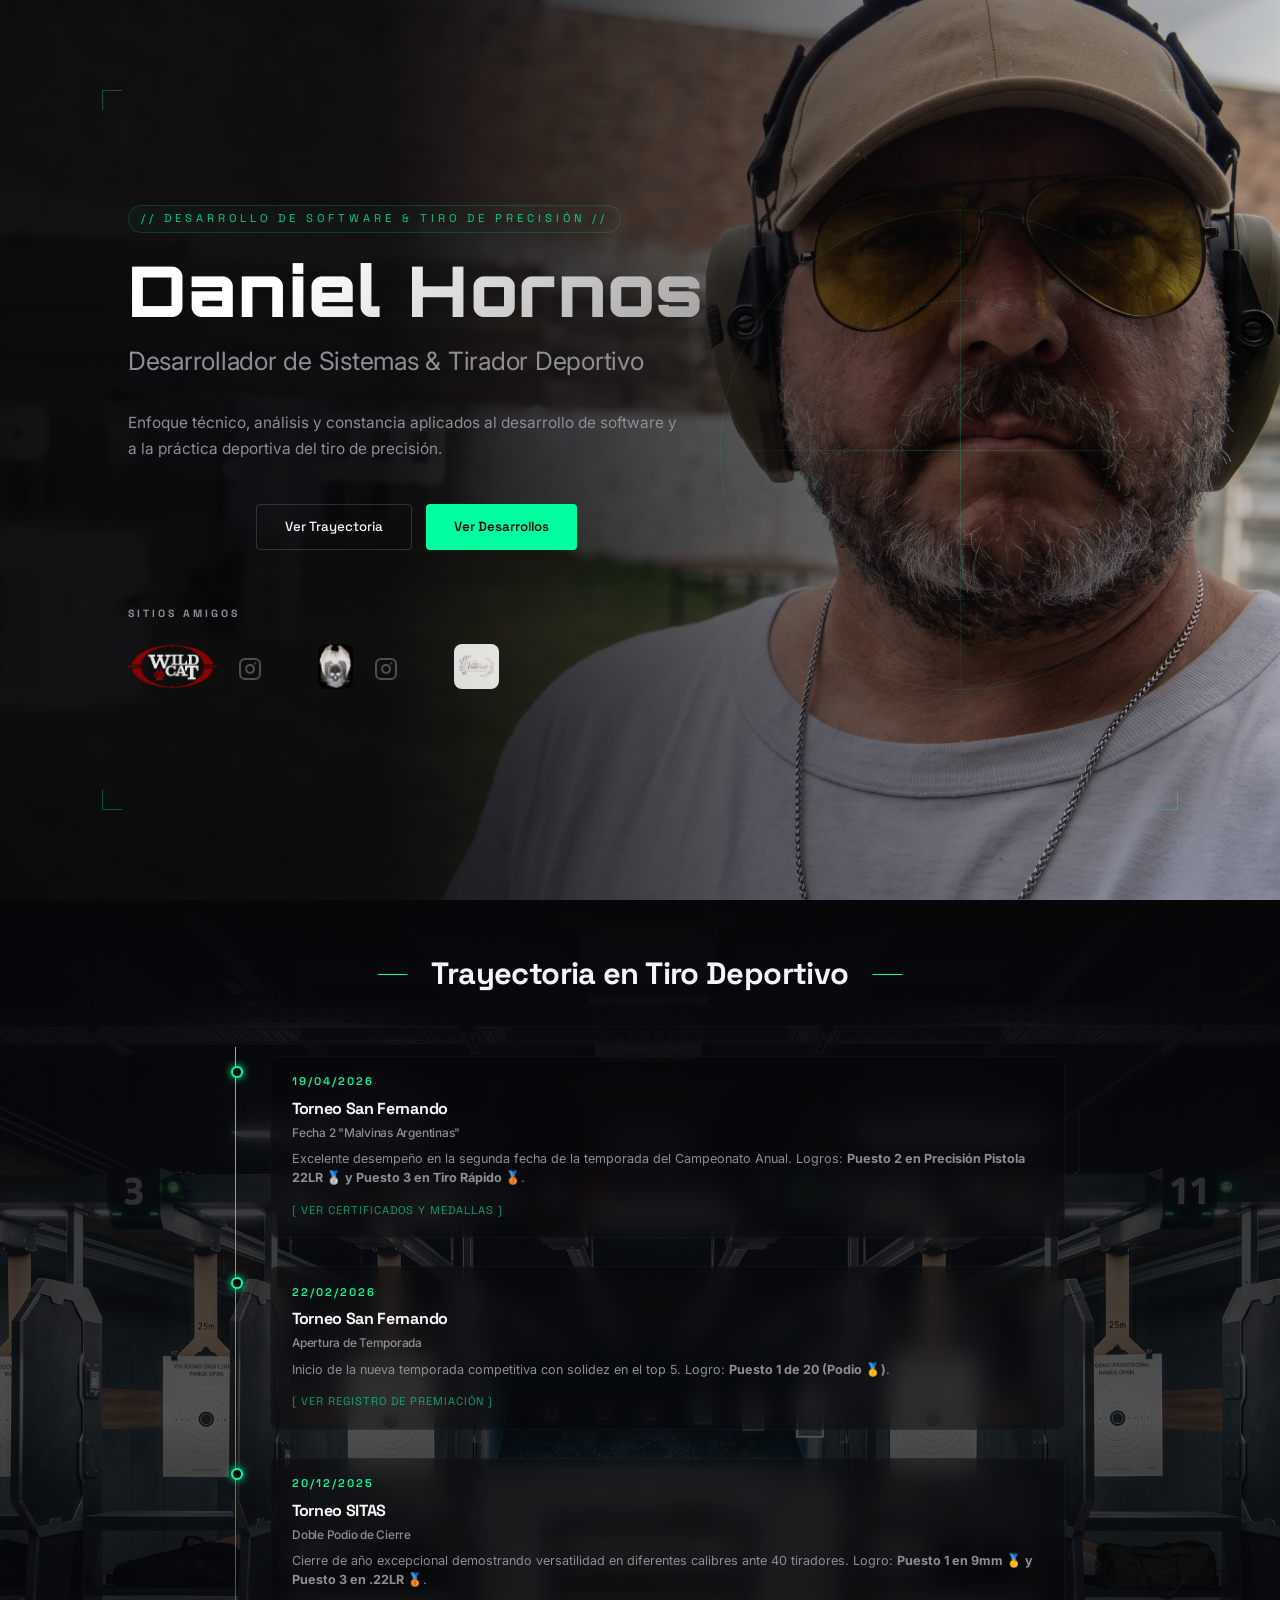
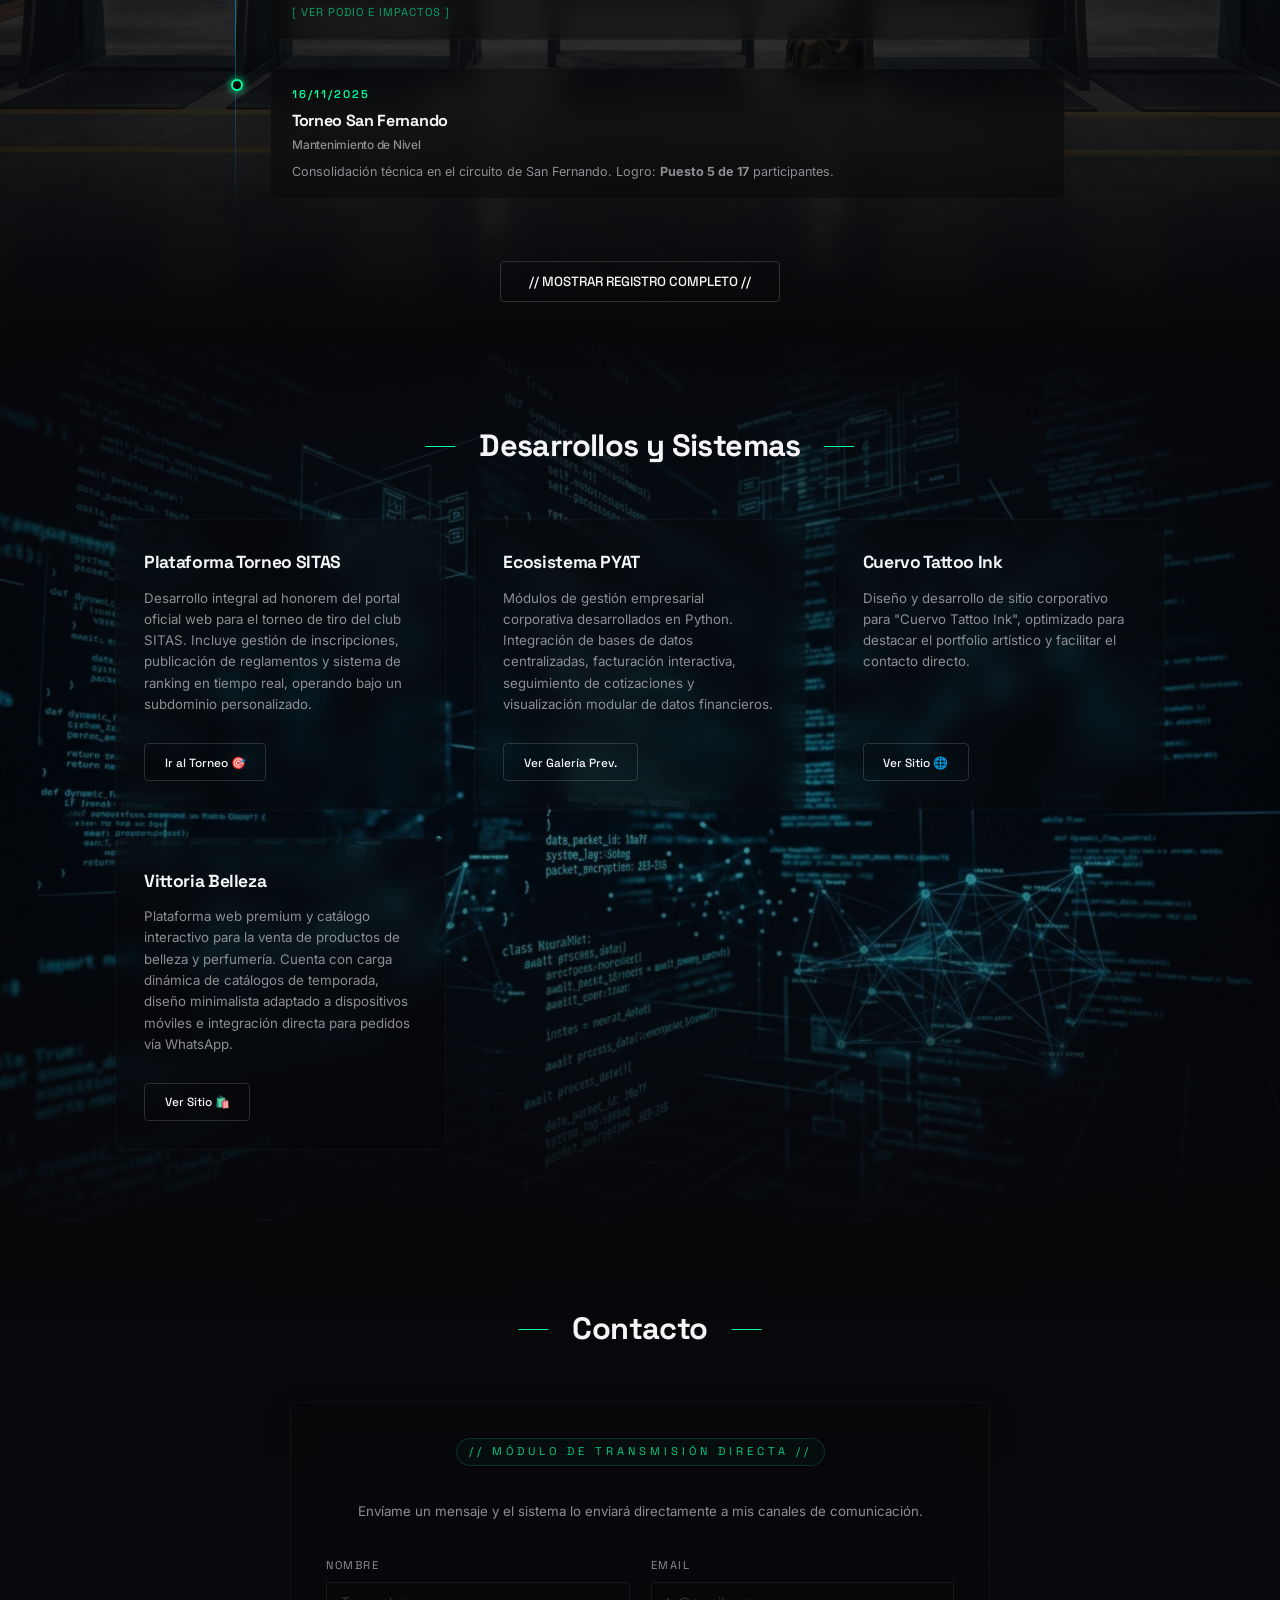
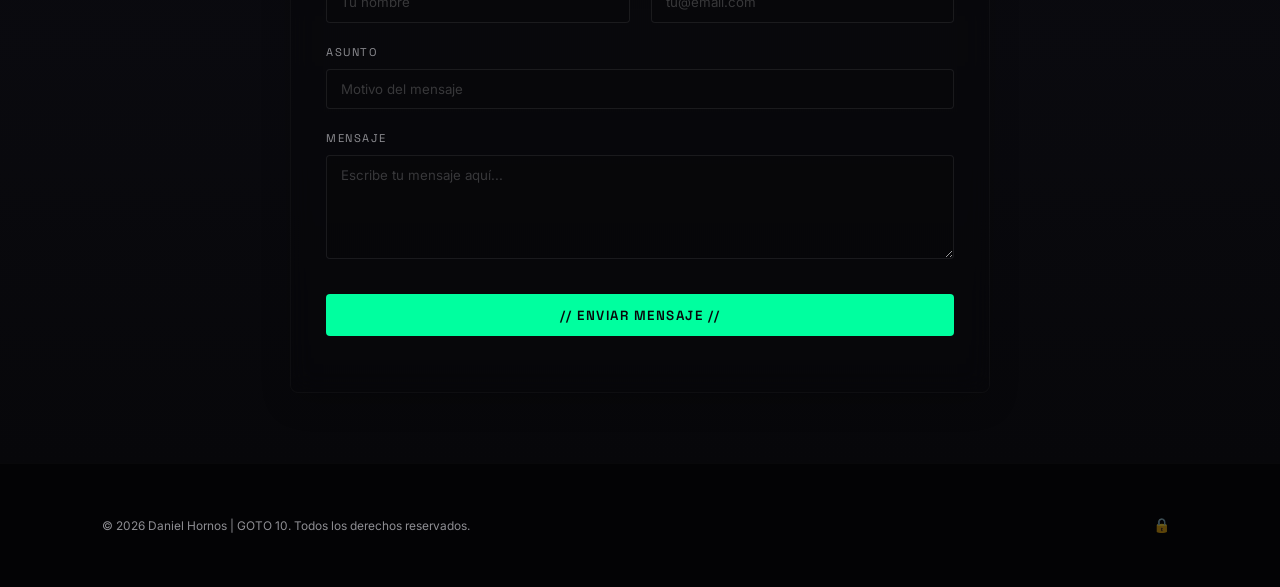
==== commit 20627c4d: "Implementacion de modulo de contacto y visitas conectado a webhooks de n8n con geolocalizacion aprox" ====
--- a/index.html
+++ b/index.html
@@ -14,7 +14,7 @@
         rel="stylesheet">
 
     <!-- CSS Propio -->
-    <link rel="stylesheet" href="css/styles.css?v=1.2">
+    <link rel="stylesheet" href="css/styles.css?v=2.0">
 </head>
 
 <body>
@@ -110,6 +110,7 @@
             <a href="#inicio">Inicio</a>
             <a href="#tiro">Trayectoria Deportiva</a>
             <a href="#proyectos">Desarrollo Web</a>
+            <a href="#contacto">Contacto</a>
         </div>
     </nav>
 
@@ -359,6 +360,43 @@
         </div>
     </section>
 
+    <!-- Sección Contacto (Formulario con n8n) -->
+    <section id="contacto">
+        <h2 class="section-title">Contacto</h2>
+        <div class="contact-container">
+            <div class="contact-card">
+                <div class="contact-header">
+                    <span class="system-status">// MÓDULO DE TRANSMISIÓN DIRECTA //</span>
+                    <p>Envíame un mensaje y el sistema lo enviará directamente a mis canales de comunicación.</p>
+                </div>
+                <form id="contact-form">
+                    <div class="form-grid">
+                        <div class="form-group">
+                            <label for="contact-name">Nombre</label>
+                            <input type="text" id="contact-name" name="nombre" required placeholder="Tu nombre">
+                        </div>
+                        <div class="form-group">
+                            <label for="contact-email">Email</label>
+                            <input type="email" id="contact-email" name="email" required placeholder="tu@email.com">
+                        </div>
+                    </div>
+                    <div class="form-group">
+                        <label for="contact-subject">Asunto</label>
+                        <input type="text" id="contact-subject" name="asunto" required placeholder="Motivo del mensaje">
+                    </div>
+                    <div class="form-group">
+                        <label for="contact-message">Mensaje</label>
+                        <textarea id="contact-message" name="mensaje" rows="5" required placeholder="Escribe tu mensaje aquí..."></textarea>
+                    </div>
+                    <button type="submit" class="cyber-btn accent" id="submit-btn">
+                        <span>// ENVIAR MENSAJE //</span>
+                    </button>
+                    <div id="form-feedback" class="form-feedback"></div>
+                </form>
+            </div>
+        </div>
+    </section>
+
     <!-- Pie de página -->
     <footer>
         <p>&copy; 2026 Daniel Hornos | GOTO 10. Todos los derechos reservados.</p>
@@ -453,6 +491,105 @@
             
             window.addEventListener('scroll', handleScroll, { passive: true });
             handleScroll(); // Ejecutar al inicio por si hay scroll previo
+
+            // 4. Envío del Formulario de Contacto a n8n
+            const contactForm = document.getElementById('contact-form');
+            const formFeedback = document.getElementById('form-feedback');
+            const submitBtn = document.getElementById('submit-btn');
+
+            if (contactForm) {
+                contactForm.addEventListener('submit', async (e) => {
+                    e.preventDefault();
+                    
+                    const N8N_WEBHOOK_URL = 'https://n8n.goto10.com.ar/webhook/contacto';
+                    
+                    const formData = {
+                        nombre: document.getElementById('contact-name').value,
+                        email: document.getElementById('contact-email').value,
+                        asunto: document.getElementById('contact-subject').value,
+                        mensaje: document.getElementById('contact-message').value
+                    };
+
+                    formFeedback.className = 'form-feedback loading';
+                    formFeedback.innerText = '// TRANSMITIENDO DATOS... //';
+                    formFeedback.style.opacity = '1';
+                    submitBtn.disabled = true;
+                    submitBtn.style.opacity = '0.5';
+
+                    try {
+                        const response = await fetch(N8N_WEBHOOK_URL, {
+                            method: 'POST',
+                            headers: {
+                                'Content-Type': 'application/json'
+                            },
+                            body: JSON.stringify(formData)
+                        });
+
+                        if (response.ok) {
+                            formFeedback.className = 'form-feedback success';
+                            formFeedback.innerText = '// MENSAJE ENVIADO CON ÉXITO //';
+                            contactForm.reset();
+                        } else {
+                            throw new Error('Fallo en el servidor n8n');
+                        }
+                    } catch (error) {
+                        console.error('Error al enviar formulario:', error);
+                        formFeedback.className = 'form-feedback error';
+                        formFeedback.innerText = '// FALLO EN LA TRANSMISIÓN // INTENTAR MÁS TARDE //';
+                    } finally {
+                        submitBtn.disabled = false;
+                        submitBtn.style.opacity = '1';
+                        setTimeout(() => {
+                            formFeedback.style.opacity = '0';
+                        }, 5000);
+                    }
+                });
+            }
+
+            // 5. Ping de Notificación de Visita al cargar la página
+            const sendVisitaNotification = async () => {
+                const N8N_VISITA_URL = 'https://n8n.goto10.com.ar/webhook/visita';
+                
+                let locationData = { pais: 'Desconocido', ciudad: 'Desconocida' };
+                try {
+                    // Obtener ubicación anónima aproximada por IP
+                    const ipResponse = await fetch('https://ipapi.co/json/');
+                    if (ipResponse.ok) {
+                        const ipData = await ipResponse.json();
+                        locationData.pais = ipData.country_name || 'Desconocido';
+                        locationData.ciudad = ipData.city || 'Desconocida';
+                    }
+                } catch (e) {
+                    console.log('No se pudo determinar la ubicación:', e);
+                }
+
+                let dispositivo = 'Escritorio';
+                if (/Mobi|Android|iPhone/i.test(navigator.userAgent)) {
+                    dispositivo = 'Móvil';
+                }
+
+                try {
+                    await fetch(N8N_VISITA_URL, {
+                        method: 'POST',
+                        headers: {
+                            'Content-Type': 'application/json'
+                        },
+                        body: JSON.stringify({
+                            tipo: 'visita',
+                            dispositivo: dispositivo,
+                            pais: locationData.pais,
+                            ciudad: locationData.ciudad,
+                            url: window.location.href,
+                            timestamp: new Date().toISOString()
+                        })
+                    });
+                } catch (err) {
+                    console.log('Ping de visita fallido (n8n offline):', err);
+                }
+            };
+
+            // Disparar notificación de visita 1.2 segundos después de cargar la página
+            setTimeout(sendVisitaNotification, 1200);
         });
     </script>
 
--- a/css/styles.css
+++ b/css/styles.css
@@ -737,9 +737,9 @@
     text-align: center;
     padding: 0 20px;
     background-image: 
-      linear-gradient(to bottom, rgba(7, 7, 10, 0.9) 0%, rgba(7, 7, 10, 0.9) 100%),
+      linear-gradient(to bottom, rgba(7, 7, 10, 0.78) 0%, rgba(7, 7, 10, 0.85) 100%),
       url('../assets/img/hero-profile-bg.jpg');
-    background-position: center;
+    background-position: 82% center;
   }
 
   .reticle-box {
@@ -972,4 +972,128 @@
   color: var(--primary);
   letter-spacing: 1px;
   opacity: 0.7;
+}
+
+/* --- SECCIÓN CONTACTO (ESTILO BALÍSTICO / TÉCNICO) --- */
+#contacto {
+  background: linear-gradient(180deg, var(--dark-bg) 0%, rgba(10, 10, 15, 0.95) 50%, var(--dark-bg) 100%);
+  position: relative;
+}
+
+.contact-container {
+  max-width: 700px;
+  margin: 0 auto;
+  position: relative;
+  z-index: 10;
+}
+
+.contact-card {
+  background: var(--panel-bg);
+  border: 1px solid rgba(255, 255, 255, 0.03);
+  border-radius: 8px;
+  padding: 2.5rem;
+  backdrop-filter: blur(12px);
+  -webkit-backdrop-filter: blur(12px);
+  box-shadow: 0 10px 30px rgba(0, 0, 0, 0.2);
+}
+
+.contact-header {
+  text-align: center;
+  margin-bottom: 2.5rem;
+}
+
+.contact-header p {
+  color: var(--text-muted);
+  font-size: 0.95rem;
+  margin-top: 1rem;
+  line-height: 1.6;
+}
+
+.form-grid {
+  display: grid;
+  grid-template-columns: 1fr 1fr;
+  gap: 1.5rem;
+}
+
+@media screen and (max-width: 600px) {
+  .form-grid {
+    grid-template-columns: 1fr;
+    gap: 1rem;
+  }
+}
+
+.form-group {
+  margin-bottom: 1.5rem;
+  display: flex;
+  flex-direction: column;
+  gap: 0.5rem;
+}
+
+.form-group label {
+  font-family: var(--font-heading);
+  font-size: 0.8rem;
+  color: var(--text-muted);
+  letter-spacing: 1.5px;
+  text-transform: uppercase;
+}
+
+.form-group input,
+.form-group textarea {
+  background: rgba(7, 7, 10, 0.6);
+  border: 1px solid rgba(255, 255, 255, 0.08);
+  border-radius: 4px;
+  padding: 0.8rem 1rem;
+  color: var(--text-main);
+  font-family: var(--font-body);
+  font-size: 0.95rem;
+  transition: all 0.3s ease;
+  outline: none;
+}
+
+.form-group input::placeholder,
+.form-group textarea::placeholder {
+  color: rgba(255, 255, 255, 0.2);
+}
+
+.form-group input:focus,
+.form-group textarea:focus {
+  border-color: var(--primary);
+  box-shadow: 0 0 10px rgba(0, 255, 159, 0.1);
+  background: rgba(7, 7, 10, 0.8);
+}
+
+#contacto .cyber-btn {
+  width: 100%;
+  padding: 0.9rem;
+  font-size: 0.95rem;
+  letter-spacing: 1.5px;
+  margin-top: 1rem;
+}
+
+.form-feedback {
+  margin-top: 1.5rem;
+  text-align: center;
+  font-family: var(--font-heading);
+  font-size: 0.85rem;
+  letter-spacing: 1px;
+  opacity: 0;
+  transition: opacity 0.3s ease;
+}
+
+.form-feedback.success {
+  color: var(--primary);
+  opacity: 1;
+  text-shadow: 0 0 8px rgba(0, 255, 159, 0.3);
+}
+
+.form-feedback.error {
+  color: var(--accent);
+  opacity: 1;
+  text-shadow: 0 0 8px rgba(255, 61, 0, 0.3);
+}
+
+.form-feedback.loading {
+  color: var(--secondary);
+  opacity: 1;
+  text-shadow: 0 0 8px rgba(0, 176, 255, 0.3);
 }
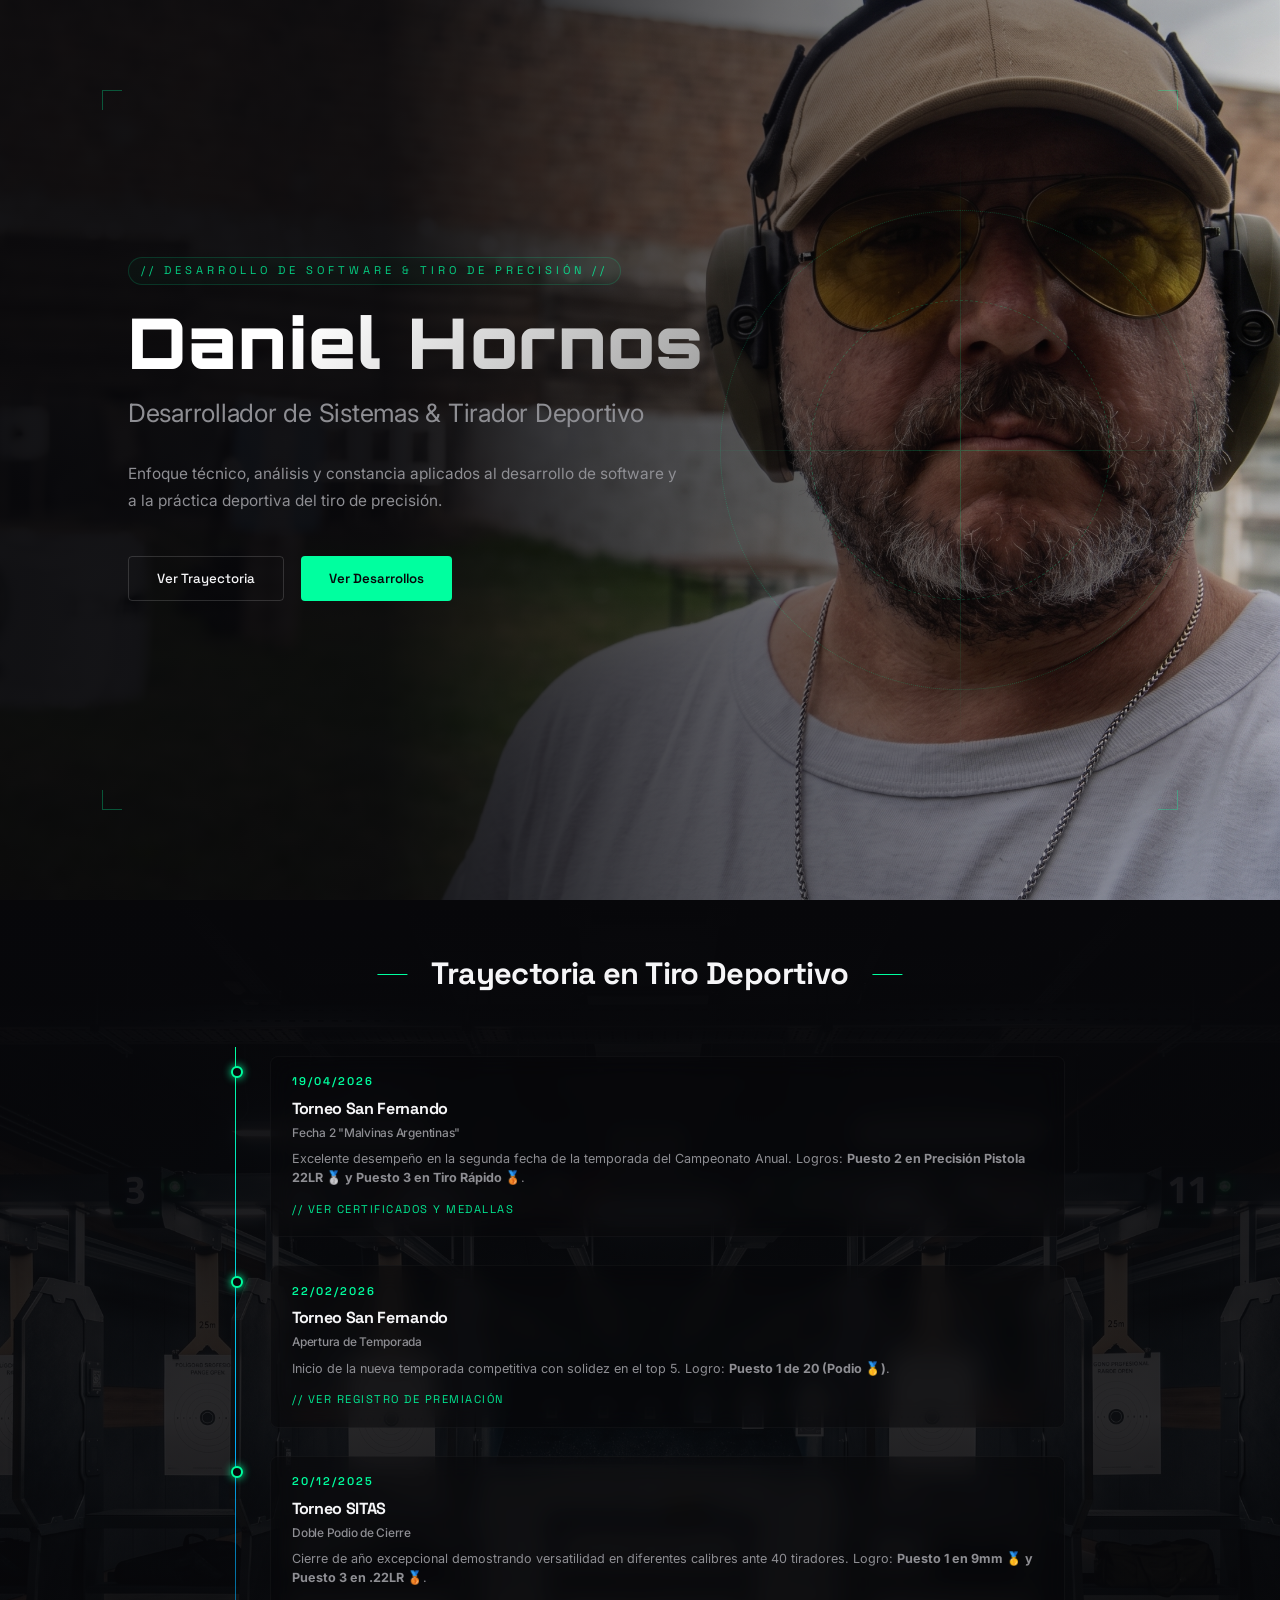
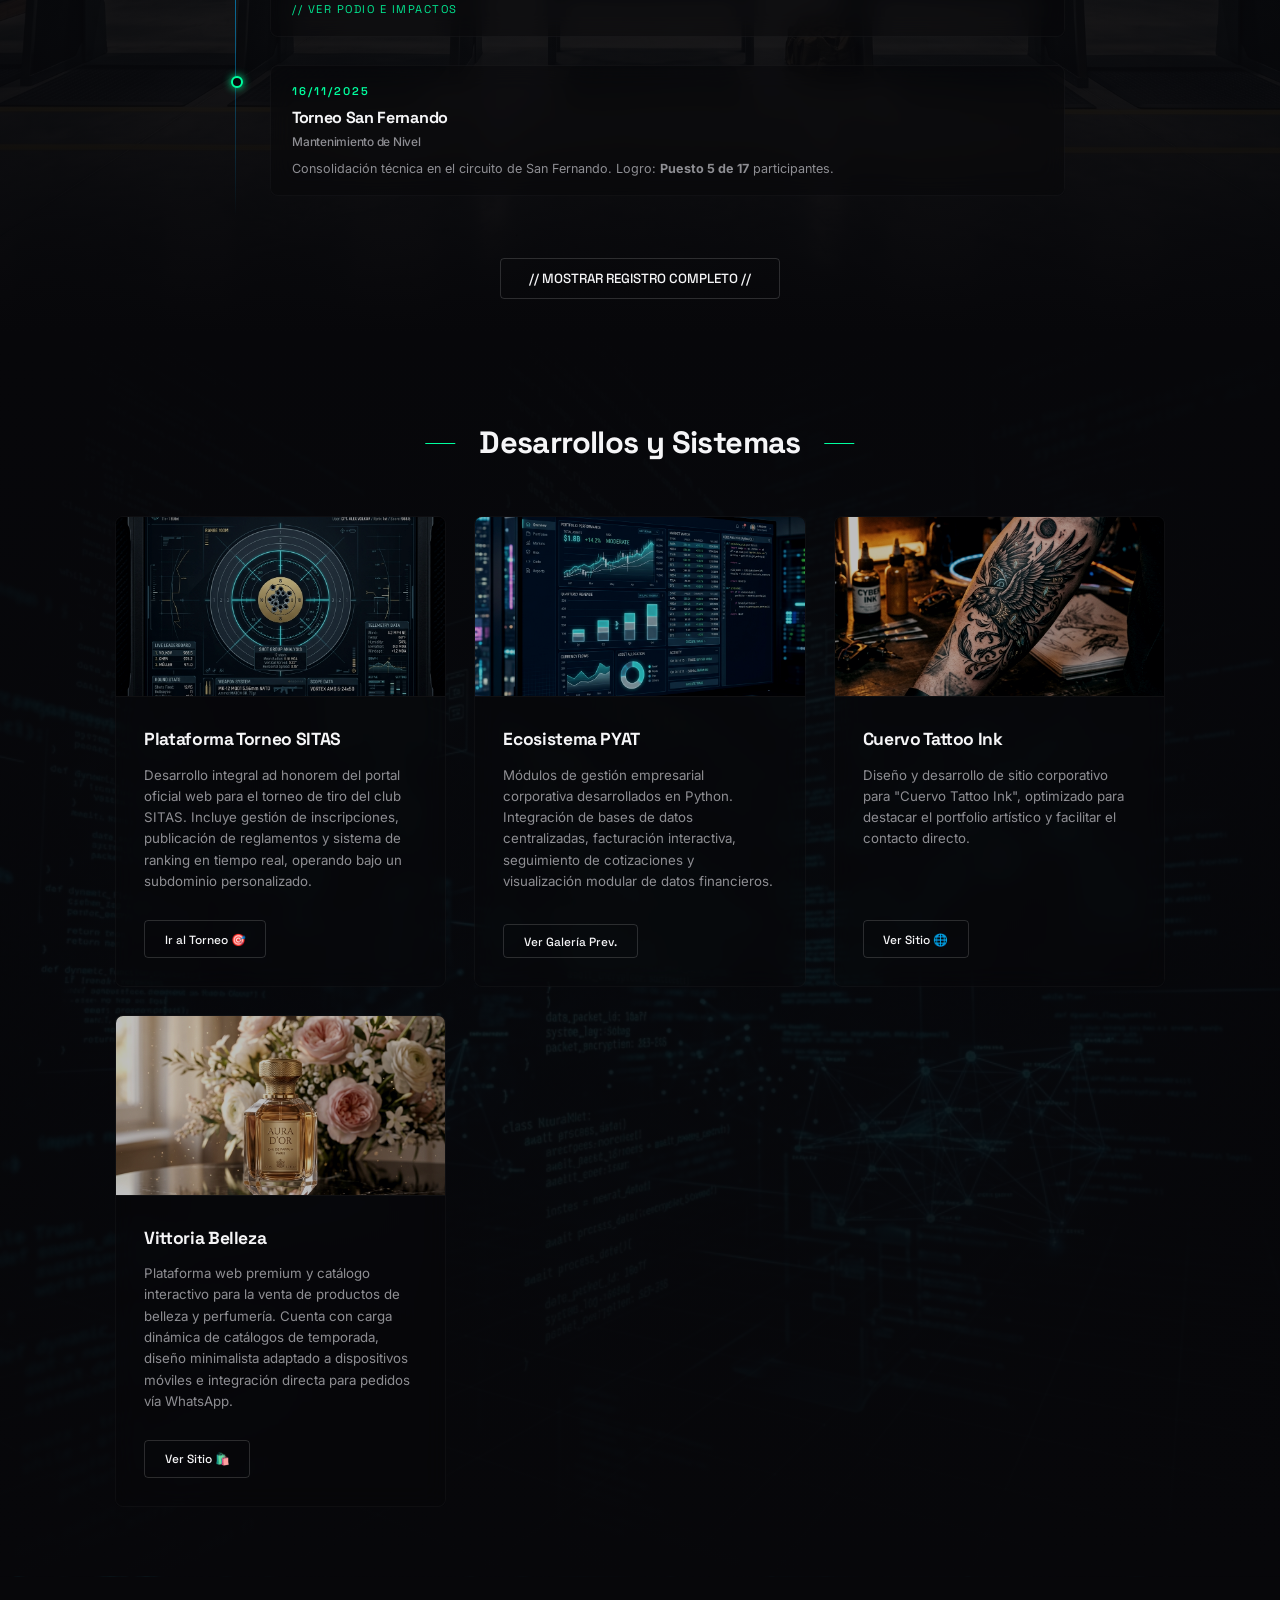
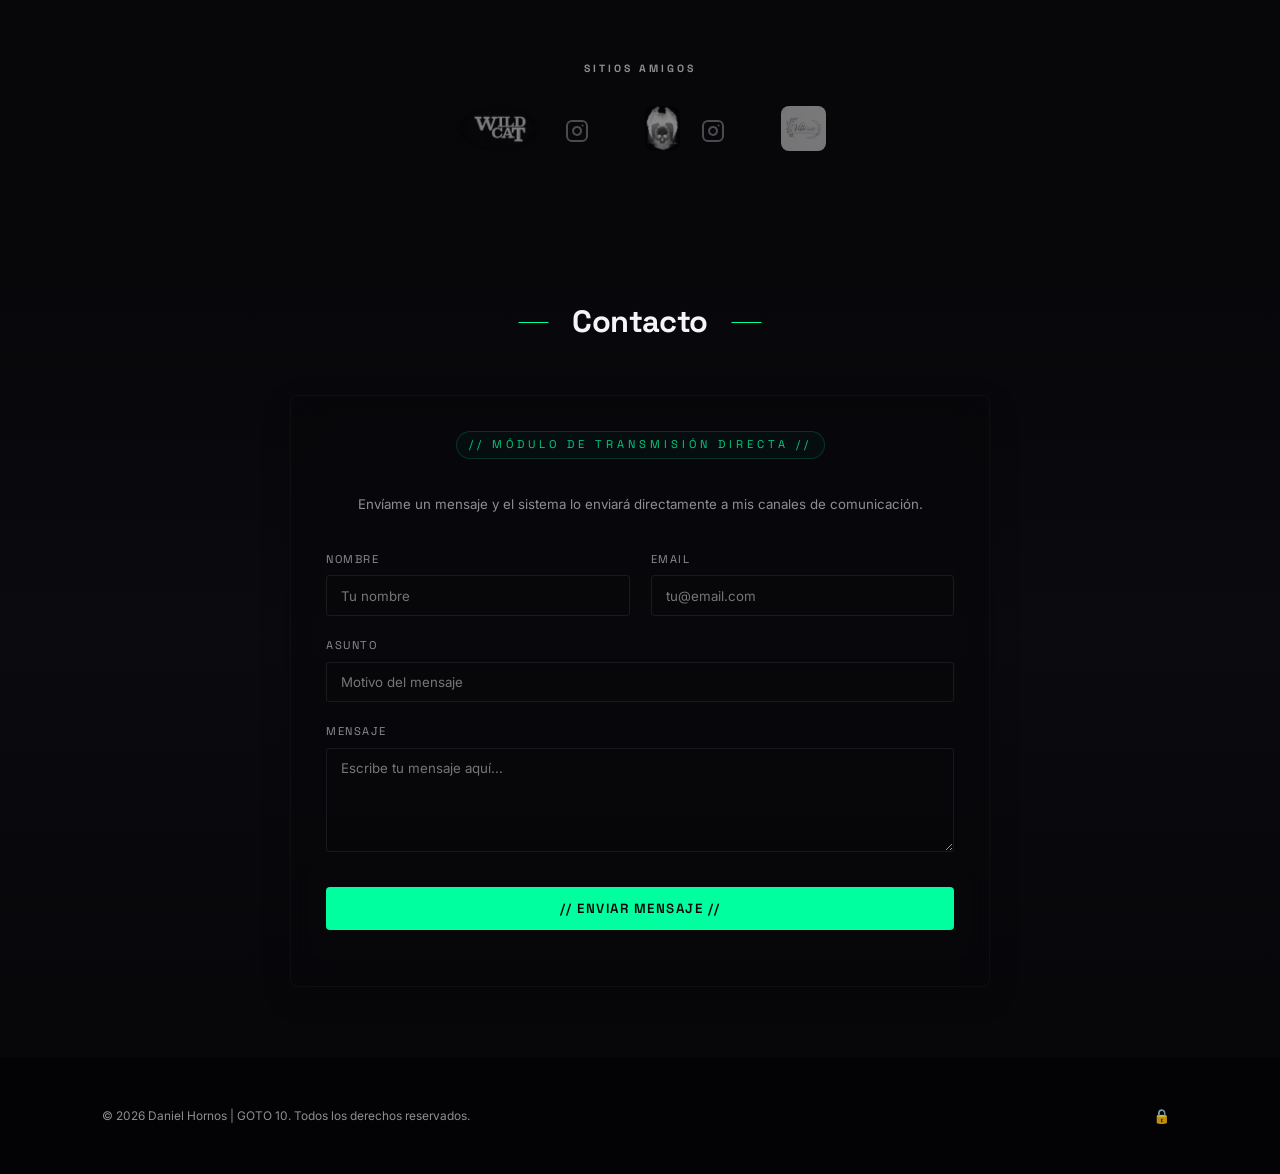
==== commit ac4123f0: "Implementar mejoras de usabilidad, diseno visual, accesibilidad y cursor de mira telescopica en el p" ====
--- a/index.html
+++ b/index.html
@@ -34,6 +34,18 @@
     </div>
     <script>
         (function() {
+            const prefersReducedMotion = window.matchMedia('(prefers-reduced-motion: reduce)').matches;
+            
+            // Omitir loader por completo si ya se ejecutó en la sesión o si se prefiere reducción de movimiento
+            if (sessionStorage.getItem('loader-played') === 'true' || prefersReducedMotion) {
+                const loader = document.getElementById('loader-overlay');
+                if (loader) {
+                    loader.style.display = 'none';
+                    loader.remove();
+                }
+                return;
+            }
+
             const imagesToPreload = [
                 'assets/img/hero-profile-bg.jpg',
                 'assets/img/tiro-bg.jpg',
@@ -48,11 +60,12 @@
                 
                 const showNextFlash = () => {
                     if (currentStep >= totalImages) {
-                        // Secuencia terminada, abrimos la página
+                        // Secuencia terminada, abrimos la página y guardamos estado
                         setTimeout(() => {
                             const loader = document.getElementById('loader-overlay');
                             if (loader) {
                                 loader.classList.add('fade-out');
+                                sessionStorage.setItem('loader-played', 'true');
                                 setTimeout(() => loader.remove(), 500);
                             }
                         }, 150);
@@ -106,11 +119,17 @@
     <!-- Navegación Superior -->
     <nav>
         <a href="#" class="logo">GOTO 10</a>
-        <div class="nav-links">
-            <a href="#inicio">Inicio</a>
-            <a href="#tiro">Trayectoria Deportiva</a>
-            <a href="#proyectos">Desarrollo Web</a>
-            <a href="#contacto">Contacto</a>
+        <!-- Botón Hamburguesa Móvil -->
+        <button type="button" class="menu-toggle" aria-label="Abrir menú de navegación" aria-expanded="false" onclick="toggleMobileMenu()">
+            <span class="bar"></span>
+            <span class="bar"></span>
+            <span class="bar"></span>
+        </button>
+        <div class="nav-links" id="nav-links">
+            <a href="#inicio" onclick="closeMobileMenu()">Inicio</a>
+            <a href="#tiro" onclick="closeMobileMenu()">Trayectoria Deportiva</a>
+            <a href="#proyectos" onclick="closeMobileMenu()">Desarrollo Web</a>
+            <a href="#contacto" onclick="closeMobileMenu()">Contacto</a>
         </div>
     </nav>
 
@@ -133,60 +152,9 @@
             <h1>Daniel Hornos</h1>
             <h2>Desarrollador de Sistemas & Tirador Deportivo</h2>
             <p>Enfoque técnico, análisis y constancia aplicados al desarrollo de software y a la práctica deportiva del tiro de precisión.</p>
-            <div style="display: flex; gap: 1rem; justify-content: center; flex-wrap: wrap; margin-bottom: 3rem;">
+            <div class="hero-actions">
                 <a href="#tiro" class="cyber-btn">Ver Trayectoria</a>
                 <a href="#proyectos" class="cyber-btn accent">Ver Desarrollos</a>
-            </div>
-
-            <!-- Sitios Amigos -->
-            <div class="friendly-sites">
-                <h3>SITIOS AMIGOS</h3>
-                <div class="friends-wrapper">
-                    <!-- Wildcat Academy -->
-                    <div class="friend-card">
-                        <a href="https://www.wildcat.com.ar/" target="_blank" rel="noopener noreferrer"
-                            title="Web Wildcat Academy">
-                            <img src="assets/img/LOGO_ACADEMIA_wildcat-letrasblancas.png" alt="Wildcat Academy"
-                                class="friend-logo">
-                        </a>
-                        <a href="https://www.instagram.com/academiawildcat" target="_blank" rel="noopener noreferrer"
-                            class="social-icon" title="Instagram Wildcat Academy">
-                            <!-- SVG Icono de Instagram -->
-                            <svg xmlns="http://www.w3.org/2000/svg" width="24" height="24" viewBox="0 0 24 24" fill="none"
-                                stroke="currentColor" stroke-width="2" stroke-linecap="round" stroke-linejoin="round">
-                                <rect x="2" y="2" width="20" height="20" rx="5" ry="5"></rect>
-                                <path d="M16 11.37A4 4 0 1 1 12.63 8 4 4 0 0 1 16 11.37z"></path>
-                                <line x1="17.5" y1="6.5" x2="17.51" y2="6.5"></line>
-                            </svg>
-                        </a>
-                    </div>
-                    <!-- Cuervo Tattoo Ink -->
-                    <div class="friend-card">
-                        <a href="https://cuervo-tattoo-ink.goto10.com.ar/" target="_blank" rel="noopener noreferrer"
-                            title="Web Cuervo Tattoo Ink">
-                            <img src="assets/img/Cuervo_tattoo_ink.jpeg" alt="Cuervo Tattoo Ink"
-                                class="friend-logo invert-logo rounded-logo">
-                        </a>
-                        <a href="https://www.instagram.com/cuervo_tattoo.ink/" target="_blank" rel="noopener noreferrer"
-                            class="social-icon" title="Instagram Cuervo Tattoo Ink">
-                            <!-- SVG Icono de Instagram -->
-                            <svg xmlns="http://www.w3.org/2000/svg" width="24" height="24" viewBox="0 0 24 24" fill="none"
-                                stroke="currentColor" stroke-width="2" stroke-linecap="round" stroke-linejoin="round">
-                                <rect x="2" y="2" width="20" height="20" rx="5" ry="5"></rect>
-                                <path d="M16 11.37A4 4 0 1 1 12.63 8 4 4 0 0 1 16 11.37z"></path>
-                                <line x1="17.5" y1="6.5" x2="17.51" y2="6.5"></line>
-                            </svg>
-                        </a>
-                    </div>
-                    <!-- Vittoria Belleza -->
-                    <div class="friend-card">
-                        <a href="https://vittoria.goto10.com.ar/" target="_blank" rel="noopener noreferrer"
-                            title="Web Vittoria Belleza">
-                            <img src="assets/img/vittoria-logo.png" alt="Vittoria Belleza"
-                                class="friend-logo rounded-logo">
-                        </a>
-                    </div>
-                </div>
             </div>
         </div>
     </header>
@@ -202,7 +170,7 @@
                     <h3>Torneo San Fernando</h3>
                     <h4>Fecha 2 "Malvinas Argentinas"</h4>
                     <p>Excelente desempeño en la segunda fecha de la temporada del Campeonato Anual. Logros: <strong>Puesto 2 en Precisión Pistola 22LR 🥈 y Puesto 3 en Tiro Rápido 🥉</strong>.</p>
-                    <a href="#" class="view-evidence-btn" data-img="assets/img/trayectoria/torneo-san-fernando-abril-2026.jpg" onclick="openLightbox(event, this)">[ VER CERTIFICADOS Y MEDALLAS ]</a>
+                    <button type="button" class="view-evidence-btn" data-img="assets/img/trayectoria/torneo-san-fernando-abril-2026.jpg" onclick="openLightbox(event, this)">VER CERTIFICADOS Y MEDALLAS</button>
                 </div>
             </div>
 
@@ -213,7 +181,7 @@
                     <h3>Torneo San Fernando</h3>
                     <h4>Apertura de Temporada</h4>
                     <p>Inicio de la nueva temporada competitiva con solidez en el top 5. Logro: <strong>Puesto 1 de 20 (Podio 🥇)</strong>.</p>
-                    <a href="#" class="view-evidence-btn" data-img="assets/img/trayectoria/torneo-san-fernando-2026.jpg" onclick="openLightbox(event, this)">[ VER REGISTRO DE PREMIACIÓN ]</a>
+                    <button type="button" class="view-evidence-btn" data-img="assets/img/trayectoria/torneo-san-fernando-2026.jpg" onclick="openLightbox(event, this)">VER REGISTRO DE PREMIACIÓN</button>
                 </div>
             </div>
 
@@ -224,7 +192,7 @@
                     <h3>Torneo SITAS</h3>
                     <h4>Doble Podio de Cierre</h4>
                     <p>Cierre de año excepcional demostrando versatilidad en diferentes calibres ante 40 tiradores. Logro: <strong>Puesto 1 en 9mm 🥇 y Puesto 3 en .22LR 🥉</strong>.</p>
-                    <a href="#" class="view-evidence-btn" data-img="assets/img/trayectoria/podio-sitas-2025.jpg" onclick="openLightbox(event, this)">[ VER PODIO E IMPACTOS ]</a>
+                    <button type="button" class="view-evidence-btn" data-img="assets/img/trayectoria/podio-sitas-2025.jpg" onclick="openLightbox(event, this)">VER PODIO E IMPACTOS</button>
                 </div>
             </div>
 
@@ -245,7 +213,7 @@
                     <h3>Torneo San Fernando</h3>
                     <h4>Primer Podio Nacional</h4>
                     <p>Excelente desempeño en precisión deportiva. Logro: <strong>Puesto 3 de 40 (Podio 🥉)</strong>.</p>
-                    <a href="#" class="view-evidence-btn" data-img="assets/img/trayectoria/diploma-san-fernando-2025.jpg" onclick="openLightbox(event, this)">[ VER CERTIFICADO Y MEDALLA ]</a>
+                    <button type="button" class="view-evidence-btn" data-img="assets/img/trayectoria/diploma-san-fernando-2025.jpg" onclick="openLightbox(event, this)">VER CERTIFICADO Y MEDALLA</button>
                 </div>
             </div>
 
@@ -256,7 +224,7 @@
                     <h3>Torneo Quilmes</h3>
                     <h4>Circuito Metropolitano</h4>
                     <p>Participación en el polígono de Quilmes mejorando la consistencia. Logro: <strong>Puesto 25 de 30</strong> participantes.</p>
-                    <a href="#" class="view-evidence-btn" data-img="assets/img/trayectoria/diploma-quilmes-2025.jpg" onclick="openLightbox(event, this)">[ VER DIPLOMA DIGITAL ]</a>
+                    <button type="button" class="view-evidence-btn" data-img="assets/img/trayectoria/diploma-quilmes-2025.jpg" onclick="openLightbox(event, this)">VER DIPLOMA DIGITAL</button>
                 </div>
             </div>
 
@@ -267,7 +235,7 @@
                     <h3>Torneo SITAS</h3>
                     <h4>Debut Competitivo</h4>
                     <p>Primer torneo oficial de precisión. Logro: <strong>Puesto 19 de 40</strong> participantes.</p>
-                    <a href="#" class="view-evidence-btn" data-img="assets/img/trayectoria/diploma-sitas-debut-2025.jpg" onclick="openLightbox(event, this)">[ VER DIPLOMA DE DEBUT ]</a>
+                    <button type="button" class="view-evidence-btn" data-img="assets/img/trayectoria/diploma-sitas-debut-2025.jpg" onclick="openLightbox(event, this)">VER DIPLOMA DE DEBUT</button>
                 </div>
             </div>
 
@@ -278,7 +246,7 @@
                     <h3>Clasificación y Deporte</h3>
                     <h4>Tiro Deportivo</h4>
                     <p>Curso avanzado sobre modalidades deportivas. Incluyó un mini-torneo integrador entre estudiantes. Logro: <strong>Puesto 2 🥈</strong>.</p>
-                    <a href="assets/docs/credencial-tiro-deportivo.pdf" target="_blank" class="view-evidence-btn">[ VER CERTIFICADO PDF 📄 ]</a>
+                    <button type="button" class="view-evidence-btn" data-img="assets/img/trayectoria/credencial-tiro-deportivo.jpg" onclick="openLightbox(event, this)">VER CREDENCIAL</button>
                 </div>
             </div>
 
@@ -289,7 +257,7 @@
                     <h3>Armamento</h3>
                     <h4>Limpieza y Mantenimiento</h4>
                     <p>Curso especializado en el mantenimiento de diferentes sistemas de armas, garantizando un funcionamiento seguro y confiable.</p>
-                    <a href="assets/docs/credencial-mantenimiento-armas.pdf" target="_blank" class="view-evidence-btn">[ VER CERTIFICADO PDF 📄 ]</a>
+                    <button type="button" class="view-evidence-btn" data-img="assets/img/trayectoria/credencial-mantenimiento-armas.jpg" onclick="openLightbox(event, this)">VER CREDENCIAL</button>
                 </div>
             </div>
 
@@ -300,12 +268,12 @@
                     <h3>Capacitación Inicial</h3>
                     <h4>Introducción al Tiro</h4>
                     <p>Inicios formales en la disciplina como tirador deportivo, completando la capacitación teórica y práctica inicial.</p>
-                    <a href="assets/docs/credencial-capacitacion-inicial.pdf" target="_blank" class="view-evidence-btn">[ VER CERTIFICADO PDF 📄 ]</a>
+                    <button type="button" class="view-evidence-btn" data-img="assets/img/trayectoria/credencial-capacitacion-inicial.jpg" onclick="openLightbox(event, this)">VER CREDENCIAL</button>
                 </div>
             </div>
         </div>
         <div class="timeline-toggle-container">
-            <button id="toggle-timeline-btn" class="cyber-btn" data-expanded="false">// MOSTRAR REGISTRO COMPLETO //</button>
+            <button id="toggle-timeline-btn" class="cyber-btn" aria-expanded="false" aria-label="Mostrar u ocultar registro completo de trayectoria">// MOSTRAR REGISTRO COMPLETO //</button>
         </div>
     </section>
 
@@ -317,48 +285,107 @@
 
             <!-- Proyecto SITAS -->
             <div class="project-card">
+                <div class="project-img-container">
+                    <img src="assets/img/sitas-project.png" alt="Captura de pantalla de la plataforma Torneo SITAS" class="project-img">
+                </div>
                 <div class="project-info">
                     <h3>Plataforma Torneo SITAS</h3>
                     <p>Desarrollo integral ad honorem del portal oficial web para el torneo de tiro del club SITAS.
                         Incluye gestión de inscripciones, publicación de reglamentos y sistema de ranking en tiempo
                         real, operando bajo un subdominio personalizado.</p>
-                    <a href="https://torneo2026.goto10.com.ar" target="_blank" class="cyber-btn">Ir al Torneo 🎯</a>
+                    <a href="https://torneo2026.goto10.com.ar" target="_blank" rel="noopener noreferrer" class="cyber-btn">Ir al Torneo 🎯</a>
                 </div>
             </div>
 
             <!-- Proyecto PYAT -->
             <div class="project-card">
+                <div class="project-img-container">
+                    <img src="assets/img/pyat-project.png" alt="Captura de pantalla del Dashboard Ecosistema PYAT" class="project-img">
+                </div>
                 <div class="project-info">
                     <h3>Ecosistema PYAT</h3>
                     <p>Módulos de gestión empresarial corporativa desarrollados en Python. Integración de bases de datos
                         centralizadas, facturación interactiva, seguimiento de cotizaciones y visualización modular de
                         datos financieros.</p>
-                    <a href="#" class="cyber-btn"
-                        onclick="alert('Sistema de uso interno corporativo. Acceso restringido a capturas estáticas elegidas.'); return false;">Ver
-                        Galería Prev.</a>
+                    <button type="button" class="cyber-btn" onclick="openPyatGallery()">Ver Galería Prev.</button>
                 </div>
             </div>
 
             <!-- Proyecto Cuervo Tattoo -->
             <div class="project-card">
+                <div class="project-img-container">
+                    <img src="assets/img/cuervo-project.png" alt="Captura de pantalla del sitio Cuervo Tattoo Ink" class="project-img">
+                </div>
                 <div class="project-info">
                     <h3>Cuervo Tattoo Ink</h3>
                     <p>Diseño y desarrollo de sitio corporativo para "Cuervo Tattoo Ink", optimizado para destacar el portfolio artístico y facilitar el contacto directo.</p>
-                    <a href="https://cuervo-tattoo-ink.goto10.com.ar/" target="_blank" class="cyber-btn">Ver Sitio 🌐</a>
+                    <a href="https://cuervo-tattoo-ink.goto10.com.ar/" target="_blank" rel="noopener noreferrer" class="cyber-btn">Ver Sitio 🌐</a>
                 </div>
             </div>
 
             <!-- Proyecto Vittoria -->
             <div class="project-card">
+                <div class="project-img-container">
+                    <img src="assets/img/vittoria-project.png" alt="Captura de pantalla del catálogo Vittoria Belleza" class="project-img">
+                </div>
                 <div class="project-info">
                     <h3>Vittoria Belleza</h3>
                     <p>Plataforma web premium y catálogo interactivo para la venta de productos de belleza y perfumería. Cuenta con carga dinámica de catálogos de temporada, diseño minimalista adaptado a dispositivos móviles e integración directa para pedidos vía WhatsApp.</p>
-                    <a href="https://vittoria.goto10.com.ar/" target="_blank" class="cyber-btn">Ver Sitio 🛍️</a>
+                    <a href="https://vittoria.goto10.com.ar/" target="_blank" rel="noopener noreferrer" class="cyber-btn">Ver Sitio 🛍️</a>
                 </div>
             </div>
 
         </div>
     </section>
+
+    <!-- Sitios Amigos (Reubicado de forma segura fuera del Hero) -->
+    <div class="friendly-sites" style="padding: 2rem 8% 4rem 8%; text-align: center; background: var(--dark-bg);">
+        <h3 style="font-family: var(--font-heading); font-size: 0.75rem; color: var(--text-muted); letter-spacing: 3px; margin-bottom: 2rem; text-transform: uppercase;">Sitios Amigos</h3>
+        <div class="friends-wrapper" style="display: flex; justify-content: center; align-items: center; gap: 4rem; flex-wrap: wrap;">
+            <!-- Wildcat Academy -->
+            <div class="friend-card">
+                <a href="https://www.wildcat.com.ar/" target="_blank" rel="noopener noreferrer"
+                    title="Web Wildcat Academy">
+                    <img src="assets/img/LOGO_ACADEMIA_wildcat-letrasblancas.png" alt="Wildcat Academy"
+                        class="friend-logo">
+                </a>
+                <a href="https://www.instagram.com/academiawildcat" target="_blank" rel="noopener noreferrer"
+                    class="social-icon" aria-label="Instagram Wildcat Academy">
+                    <svg xmlns="http://www.w3.org/2000/svg" width="24" height="24" viewBox="0 0 24 24" fill="none"
+                        stroke="currentColor" stroke-width="2" stroke-linecap="round" stroke-linejoin="round" aria-hidden="true">
+                        <rect x="2" y="2" width="20" height="20" rx="5" ry="5"></rect>
+                        <path d="M16 11.37A4 4 0 1 1 12.63 8 4 4 0 0 1 16 11.37z"></path>
+                        <line x1="17.5" y1="6.5" x2="17.51" y2="6.5"></line>
+                    </svg>
+                </a>
+            </div>
+            <!-- Cuervo Tattoo Ink -->
+            <div class="friend-card">
+                <a href="https://cuervo-tattoo-ink.goto10.com.ar/" target="_blank" rel="noopener noreferrer"
+                    title="Web Cuervo Tattoo Ink">
+                    <img src="assets/img/Cuervo_tattoo_ink.jpeg" alt="Cuervo Tattoo Ink"
+                        class="friend-logo invert-logo rounded-logo">
+                </a>
+                <a href="https://www.instagram.com/cuervo_tattoo.ink/" target="_blank" rel="noopener noreferrer"
+                    class="social-icon" aria-label="Instagram Cuervo Tattoo Ink">
+                    <svg xmlns="http://www.w3.org/2000/svg" width="24" height="24" viewBox="0 0 24 24" fill="none"
+                        stroke="currentColor" stroke-width="2" stroke-linecap="round" stroke-linejoin="round" aria-hidden="true">
+                        <rect x="2" y="2" width="20" height="20" rx="5" ry="5"></rect>
+                        <path d="M16 11.37A4 4 0 1 1 12.63 8 4 4 0 0 1 16 11.37z"></path>
+                        <line x1="17.5" y1="6.5" x2="17.51" y2="6.5"></line>
+                    </svg>
+                </a>
+            </div>
+            <!-- Vittoria Belleza -->
+            <div class="friend-card">
+                <a href="https://vittoria.goto10.com.ar/" target="_blank" rel="noopener noreferrer"
+                    title="Web Vittoria Belleza">
+                    <img src="assets/img/vittoria-logo.png" alt="Vittoria Belleza"
+                        class="friend-logo rounded-logo">
+                </a>
+            </div>
+        </div>
+    </div>
 
     <!-- Sección Contacto (Formulario con n8n) -->
     <section id="contacto">
@@ -400,20 +427,30 @@
     <!-- Pie de página -->
     <footer>
         <p>&copy; 2026 Daniel Hornos | GOTO 10. Todos los derechos reservados.</p>
-        <a href="#login-privado" class="private-link" title="Área Privada"
-            onclick="prompt('Ingrese contraseña (Modo Demo):'); return false;">
+        <button type="button" class="private-link" aria-label="Acceso al área privada"
+            onclick="openAdminAuthModal()">
             🔒
-        </a>
+        </button>
     </footer>
 
+    <!-- Modal Táctico Reutilizable para alertas e inputs -->
+    <div id="cyber-modal" class="lightbox" onclick="closeCyberModal()" role="dialog" aria-modal="true" aria-hidden="true" aria-labelledby="cyber-modal-title">
+        <div class="contact-card modal-content" onclick="event.stopPropagation()">
+            <button type="button" class="lightbox-close" aria-label="Cerrar ventana" onclick="closeCyberModal()">&times;</button>
+            <div id="modal-body-content">
+                <!-- Se inyecta dinámicamente el contenido -->
+            </div>
+        </div>
+    </div>
+
     <!-- Modal Lightbox para visualización de evidencias -->
-    <div id="lightbox-modal" class="lightbox" onclick="closeLightbox()">
-        <span class="lightbox-close" onclick="closeLightbox()">&times;</span>
-        <img class="lightbox-content" id="lightbox-img" alt="Evidencia de logro">
+    <div id="lightbox-modal" class="lightbox" onclick="closeLightbox()" role="dialog" aria-modal="true" aria-hidden="true" aria-labelledby="lightbox-caption">
+        <button type="button" class="lightbox-close" aria-label="Cerrar visor" onclick="closeLightbox()">&times;</button>
+        <img class="lightbox-content" id="lightbox-img" alt="">
         <div id="lightbox-caption"></div>
     </div>
 
-    <!-- Lógica de interactividad (Timeline collapsible y Visor Lightbox) -->
+    <!-- Lógica de interactividad -->
     <script>
         document.addEventListener('DOMContentLoaded', () => {
             // 1. Control del Timeline Collapsible
@@ -422,7 +459,7 @@
 
             if (toggleBtn && hiddenItems.length > 0) {
                 toggleBtn.addEventListener('click', () => {
-                    const isExpanded = toggleBtn.getAttribute('data-expanded') === 'true';
+                    const isExpanded = toggleBtn.getAttribute('aria-expanded') === 'true';
                     
                     hiddenItems.forEach(item => {
                         if (isExpanded) {
@@ -434,55 +471,206 @@
 
                     if (isExpanded) {
                         toggleBtn.innerHTML = '// MOSTRAR REGISTRO COMPLETO //';
-                        toggleBtn.setAttribute('data-expanded', 'false');
+                        toggleBtn.setAttribute('aria-expanded', 'false');
                         // Desplazar la vista suavemente de vuelta a la cabecera de la sección
                         document.getElementById('tiro').scrollIntoView({ behavior: 'smooth' });
                     } else {
                         toggleBtn.innerHTML = '// COLAPSAR HISTORIAL //';
-                        toggleBtn.setAttribute('data-expanded', 'true');
+                        toggleBtn.setAttribute('aria-expanded', 'true');
                     }
                 });
             }
 
-            // 2. Control del Lightbox
+            // 2. Control del Lightbox (Con Focus Trap y Accesibilidad)
             const lightbox = document.getElementById('lightbox-modal');
             const lightboxImg = document.getElementById('lightbox-img');
             const lightboxCaption = document.getElementById('lightbox-caption');
+            let lastActiveElement = null;
 
             window.openLightbox = function(event, element) {
                 event.preventDefault();
-                event.stopPropagation(); // Evitar que el clic en el botón active el close del contenedor
+                event.stopPropagation();
+                lastActiveElement = document.activeElement;
                 const imgSrc = element.getAttribute('data-img');
                 const imgCaption = element.textContent || "Evidencia de logro";
+                const cleanCaption = imgCaption.replace('[', '').replace(']', '').trim();
                 
                 if (lightbox && lightboxImg) {
                     lightboxImg.src = imgSrc;
+                    lightboxImg.alt = cleanCaption;
                     if (lightboxCaption) {
-                        // Limpiar los corchetes decorativos del texto para el caption
-                        lightboxCaption.innerHTML = imgCaption.replace('[', '').replace(']', '').trim();
+                        lightboxCaption.innerHTML = cleanCaption;
                     }
                     lightbox.classList.add('active');
+                    lightbox.setAttribute('aria-hidden', 'false');
+                    
+                    // Foco al botón de cerrar
+                    const closeBtn = lightbox.querySelector('.lightbox-close');
+                    if (closeBtn) closeBtn.focus();
                 }
             };
 
             window.closeLightbox = function() {
                 if (lightbox) {
                     lightbox.classList.remove('active');
-                }
-            };
-
-            // Cerrar con la tecla Escape
+                    lightbox.setAttribute('aria-hidden', 'true');
+                    if (lastActiveElement) {
+                        lastActiveElement.focus();
+                    }
+                }
+            };
+
+            // 3. Control del Modal Táctico Reutilizable (#cyber-modal)
+            const cyberModal = document.getElementById('cyber-modal');
+            const cyberBody = document.getElementById('modal-body-content');
+            let lastActiveCyberElement = null;
+
+            window.openCyberModal = function(htmlContent) {
+                lastActiveCyberElement = document.activeElement;
+                if(cyberModal && cyberBody) {
+                    cyberBody.innerHTML = htmlContent;
+                    cyberModal.classList.add('active');
+                    cyberModal.setAttribute('aria-hidden', 'false');
+                    
+                    // Intentar enfocar el primer elemento interactivo
+                    const closeBtn = cyberModal.querySelector('.lightbox-close');
+                    if (closeBtn) closeBtn.focus();
+                }
+            };
+
+            window.closeCyberModal = function() {
+                if (cyberModal) {
+                    cyberModal.classList.remove('active');
+                    cyberModal.setAttribute('aria-hidden', 'true');
+                    if (lastActiveCyberElement) {
+                        lastActiveCyberElement.focus();
+                    }
+                }
+            };
+
+            // Trampa de foco (Focus Trap) para ambos modales y Escape
             document.addEventListener('keydown', (e) => {
-                if (e.key === 'Escape' && lightbox && lightbox.classList.contains('active')) {
-                    closeLightbox();
+                const activeModal = [lightbox, cyberModal].find(m => m && m.classList.contains('active'));
+                if (!activeModal) return;
+
+                if (e.key === 'Escape') {
+                    if (activeModal === lightbox) closeLightbox();
+                    if (activeModal === cyberModal) closeCyberModal();
+                    return;
+                }
+
+                if (e.key === 'Tab') {
+                    const focusableElements = activeModal.querySelectorAll('button, input, textarea, a, [tabindex="0"]');
+                    if (focusableElements.length === 0) return;
+                    const firstElement = focusableElements[0];
+                    const lastElement = focusableElements[focusableElements.length - 1];
+
+                    if (e.shiftKey) { // Shift + Tab
+                        if (document.activeElement === firstElement) {
+                            lastElement.focus();
+                            e.preventDefault();
+                        }
+                    } else { // Tab
+                        if (document.activeElement === lastElement) {
+                            firstElement.focus();
+                            e.preventDefault();
+                        }
+                    }
                 }
             });
 
-            // 3. Control de la barra de navegación (Ocultar al inicio, mostrar al hacer scroll)
+            // Lógica específica para modal de PYAT
+            window.openPyatGallery = function() {
+                openCyberModal(`
+                    <span class="system-status" id="cyber-modal-title">// ACCESO RESTRINGIDO //</span>
+                    <h3 style="margin: 1.5rem 0 1rem 0; font-family: var(--font-heading);">Ecosistema PYAT</h3>
+                    <p style="color: var(--text-muted); font-size: 0.95rem; margin-bottom: 2rem; line-height: 1.6;">
+                        Este ecosistema es de uso interno corporativo y contiene información financiera sensible. A continuación se presentan capturas estáticas autorizadas para el portfolio:
+                    </p>
+                    <div style="display: flex; gap: 1rem; justify-content: center; flex-wrap: wrap; margin-bottom: 1.5rem;">
+                        <div style="border: 1px dashed var(--secondary); padding: 1.5rem 1rem; border-radius: 4px; color: var(--secondary); font-family: var(--font-heading); font-size: 0.8rem; background: rgba(0, 176, 255, 0.02); text-align: center; flex: 1; min-width: 140px;">
+                            [ MÓDULO VENTAS ]
+                        </div>
+                        <div style="border: 1px dashed var(--secondary); padding: 1.5rem 1rem; border-radius: 4px; color: var(--secondary); font-family: var(--font-heading); font-size: 0.8rem; background: rgba(0, 176, 255, 0.02); text-align: center; flex: 1; min-width: 140px;">
+                            [ INDICADORES FINAN ]
+                        </div>
+                    </div>
+                    <button type="button" class="cyber-btn accent" onclick="closeCyberModal()" style="width: 100%;">// ENTENDIDO //</button>
+                `);
+            };
+
+            // Lógica de Autenticación de Administrador
+            window.openAdminAuthModal = function() {
+                openCyberModal(`
+                    <span class="system-status" id="cyber-modal-title">// TERMINAL DE AUTENTICACIÓN //</span>
+                    <h3 style="margin: 1.5rem 0 1rem 0; font-family: var(--font-heading);">ÁREA DE ACCESO PRIVADO</h3>
+                    <div class="form-group" style="margin-bottom: 1.5rem; text-align: left;">
+                        <label for="admin-pass-input" style="font-family: var(--font-heading); font-size: 0.8rem; color: var(--text-muted); letter-spacing: 1px; text-transform: uppercase;">Clave de Seguridad</label>
+                        <input type="password" id="admin-pass-input" placeholder="••••••••" style="width: 100%; margin-top: 0.5rem;" required>
+                        <div id="admin-auth-error" style="color: var(--accent); font-size: 0.8rem; margin-top: 0.5rem; font-family: var(--font-heading); display: none;">// ACCESO DENEGADO // CLAVE INCORRECTA //</div>
+                    </div>
+                    <button type="button" class="cyber-btn accent" onclick="validarAccesoPrivado()" style="width: 100%; margin-bottom: 0.5rem;">// ACCEDER //</button>
+                    <button type="button" class="cyber-btn" onclick="closeCyberModal()" style="width: 100%;">CANCELAR</button>
+                `);
+                
+                // Enfocar el input de clave directamente
+                setTimeout(() => {
+                    const passInput = document.getElementById('admin-pass-input');
+                    if (passInput) {
+                        passInput.focus();
+                        passInput.addEventListener('keydown', (e) => {
+                            if (e.key === 'Enter') {
+                                validarAccesoPrivado();
+                            }
+                        });
+                    }
+                }, 100);
+            };
+
+            window.validarAccesoPrivado = function() {
+                const passInput = document.getElementById('admin-pass-input');
+                const errDiv = document.getElementById('admin-auth-error');
+                if (passInput) {
+                    const value = passInput.value;
+                    if (value === "goto10admin") {
+                        // Entrada autorizada (simulada)
+                        closeCyberModal();
+                        setTimeout(() => alert('Modo Administrador Inicializado (Demo)'), 200);
+                    } else {
+                        if (errDiv) errDiv.style.display = 'block';
+                        passInput.value = '';
+                        passInput.focus();
+                    }
+                }
+            };
+
+            // 4. Control de Menú Hamburguesa Móvil
+            window.toggleMobileMenu = function() {
+                const toggleBtn = document.querySelector('.menu-toggle');
+                const navLinks = document.getElementById('nav-links');
+                if (toggleBtn && navLinks) {
+                    const isExpanded = toggleBtn.getAttribute('aria-expanded') === 'true';
+                    toggleBtn.setAttribute('aria-expanded', !isExpanded);
+                    toggleBtn.classList.toggle('active');
+                    navLinks.classList.toggle('active');
+                }
+            };
+
+            window.closeMobileMenu = function() {
+                const toggleBtn = document.querySelector('.menu-toggle');
+                const navLinks = document.getElementById('nav-links');
+                if (toggleBtn && navLinks && toggleBtn.classList.contains('active')) {
+                    toggleBtn.setAttribute('aria-expanded', 'false');
+                    toggleBtn.classList.remove('active');
+                    navLinks.classList.remove('active');
+                }
+            };
+
+            // 5. Control de la barra de navegación (Opacidad al scroll)
             const nav = document.querySelector('nav');
             
             const handleScroll = () => {
-                if (window.scrollY > 150) {
+                if (window.scrollY > 100) {
                     nav.classList.add('nav-visible');
                 } else {
                     nav.classList.remove('nav-visible');
@@ -490,9 +678,9 @@
             };
             
             window.addEventListener('scroll', handleScroll, { passive: true });
-            handleScroll(); // Ejecutar al inicio por si hay scroll previo
-
-            // 4. Envío del Formulario de Contacto a n8n
+            handleScroll();
+
+            // 6. Envío del Formulario de Contacto a n8n
             const contactForm = document.getElementById('contact-form');
             const formFeedback = document.getElementById('form-feedback');
             const submitBtn = document.getElementById('submit-btn');
@@ -546,13 +734,12 @@
                 });
             }
 
-            // 5. Ping de Notificación de Visita al cargar la página
+            // 7. Ping de Notificación de Visita al cargar la página
             const sendVisitaNotification = async () => {
                 const N8N_VISITA_URL = 'https://n8n.goto10.com.ar/webhook/visita';
                 
                 let locationData = { pais: 'Desconocido', ciudad: 'Desconocida' };
                 try {
-                    // Obtener ubicación anónima aproximada por IP
                     const ipResponse = await fetch('https://ipapi.co/json/');
                     if (ipResponse.ok) {
                         const ipData = await ipResponse.json();
@@ -588,7 +775,6 @@
                 }
             };
 
-            // Disparar notificación de visita 1.2 segundos después de cargar la página
             setTimeout(sendVisitaNotification, 1200);
         });
     </script>
--- a/css/styles.css
+++ b/css/styles.css
@@ -22,6 +22,16 @@
   box-sizing: border-box;
 }
 
+/* Indicador de enfoque accesible global para navegación por teclado */
+:focus-visible {
+  outline: 2px solid var(--primary);
+  outline-offset: 4px;
+}
+
+:focus:not(:focus-visible) {
+  outline: none;
+}
+
 html {
   scroll-behavior: smooth;
   scroll-padding-top: 70px;
@@ -40,6 +50,13 @@
     linear-gradient(90deg, var(--grid-color) 1px, transparent 1px);
   background-size: 40px 40px;
   background-attachment: fixed;
+  /* Puntero de mira telescópica verde por defecto (Cero lag, renderizado por hardware) */
+  cursor: url("data:image/svg+xml;utf8,<svg xmlns='http://www.w3.org/2000/svg' width='32' height='32' viewBox='0 0 32 32'><circle cx='16' cy='16' r='10' fill='none' stroke='%2300ff9f' stroke-width='1.5' opacity='0.8'/><line x1='16' y1='2' x2='16' y2='10' stroke='%2300ff9f' stroke-width='1.5' opacity='0.8'/><line x1='16' y1='22' x2='16' y2='30' stroke='%2300ff9f' stroke-width='1.5' opacity='0.8'/><line x1='2' y1='16' x2='10' y2='16' stroke='%2300ff9f' stroke-width='1.5' opacity='0.8'/><line x1='22' y1='16' x2='30' y2='16' stroke='%2300ff9f' stroke-width='1.5' opacity='0.8'/><circle cx='16' cy='16' r='1.5' fill='%2300ff9f'/></svg>") 16 16, auto;
+}
+
+/* Mira telescópica roja de objetivo fijado en interactivos hover */
+a, button, select, input, textarea, [role="button"], .cyber-btn, .view-evidence-btn, .private-link, .lightbox-close {
+  cursor: url("data:image/svg+xml;utf8,<svg xmlns='http://www.w3.org/2000/svg' width='32' height='32' viewBox='0 0 32 32'><circle cx='16' cy='16' r='10' fill='none' stroke='%23ff3d00' stroke-width='1.5' opacity='0.9'/><line x1='16' y1='2' x2='16' y2='10' stroke='%23ff3d00' stroke-width='1.5' opacity='0.9'/><line x1='16' y1='22' x2='16' y2='30' stroke='%23ff3d00' stroke-width='1.5' opacity='0.9'/><line x1='2' y1='16' x2='10' y2='16' stroke='%23ff3d00' stroke-width='1.5' opacity='0.9'/><line x1='22' y1='16' x2='30' y2='16' stroke='%23ff3d00' stroke-width='1.5' opacity='0.9'/><circle cx='16' cy='16' r='1.5' fill='%23ff3d00'/></svg>") 16 16, pointer;
 }
 
 /* --- Scrollbar Estilizado --- */
@@ -108,20 +125,25 @@
   justify-content: space-between;
   align-items: center;
   z-index: 1000;
-  backdrop-filter: blur(16px);
-  -webkit-backdrop-filter: blur(16px);
-  background: rgba(7, 7, 10, 0.75);
-  border-bottom: 1px solid rgba(255, 255, 255, 0.05);
+  background: transparent;
+  border-bottom: 1px solid transparent;
+  transition: background 0.3s ease, border-bottom 0.3s ease, padding 0.3s ease, transform 0.4s cubic-bezier(0.16, 1, 0.3, 1), opacity 0.3s ease, visibility 0.3s ease;
   transform: translateY(-100%);
   opacity: 0;
+  visibility: hidden;
   pointer-events: none;
-  transition: transform 0.4s cubic-bezier(0.16, 1, 0.3, 1), opacity 0.3s ease;
 }
 
 nav.nav-visible {
   transform: translateY(0);
   opacity: 1;
+  visibility: visible;
   pointer-events: auto;
+  backdrop-filter: blur(16px);
+  -webkit-backdrop-filter: blur(16px);
+  background: rgba(7, 7, 10, 0.9);
+  border-bottom: 1px solid rgba(255, 255, 255, 0.05);
+  padding: 0.9rem 8%;
 }
 
 .logo {
@@ -364,6 +386,21 @@
   box-shadow: 0 0 20px rgba(0, 176, 255, 0.2);
 }
 
+.hero-actions {
+  display: flex;
+  gap: 1.2rem;
+  justify-content: flex-start;
+  flex-wrap: wrap;
+  margin-bottom: 3rem;
+  z-index: 10;
+}
+
+@media screen and (max-width: 768px) {
+  .hero-actions {
+    justify-content: center;
+  }
+}
+
 /* --- SITIOS AMIGOS --- */
 .friendly-sites {
   margin-top: 4rem;
@@ -394,14 +431,15 @@
   max-width: 130px;
   max-height: 45px;
   object-fit: contain;
-  opacity: 0.9;
+  filter: grayscale(1) brightness(0.8) contrast(1.2);
+  opacity: 0.55;
   transition: all 0.4s cubic-bezier(0.16, 1, 0.3, 1);
 }
 
 .friend-logo:hover {
+  filter: grayscale(0) brightness(1) contrast(1) drop-shadow(0 0 8px var(--primary));
   opacity: 1;
   transform: scale(1.05);
-  filter: drop-shadow(0 0 8px var(--primary));
 }
 
 .rounded-logo {
@@ -409,12 +447,12 @@
 }
 
 .invert-logo {
-  filter: invert(1);
-  opacity: 0.9;
+  filter: invert(1) grayscale(1);
+  opacity: 0.55;
 }
 
 .invert-logo:hover {
-  filter: invert(1) drop-shadow(0 0 8px var(--primary));
+  filter: invert(1) grayscale(0) drop-shadow(0 0 8px var(--primary));
   opacity: 1;
   transform: scale(1.05);
 }
@@ -444,7 +482,7 @@
 #tiro {
   position: relative;
   background-image: 
-    linear-gradient(to bottom, var(--dark-bg) 0%, rgba(7, 7, 10, 0.65) 50%, var(--dark-bg) 100%),
+    linear-gradient(to bottom, var(--dark-bg) 0%, rgba(7, 7, 10, 0.85) 50%, var(--dark-bg) 100%),
     url('../assets/img/tiro-bg.jpg');
   background-size: cover;
   background-position: center;
@@ -550,7 +588,7 @@
 #proyectos {
   position: relative;
   background-image: 
-    linear-gradient(to bottom, var(--dark-bg) 0%, rgba(7, 7, 10, 0.25) 50%, var(--dark-bg) 100%),
+    linear-gradient(to bottom, var(--dark-bg) 0%, rgba(7, 7, 10, 0.88) 50%, var(--dark-bg) 100%),
     url('../assets/img/projects-bg.png');
   background-size: cover;
   background-position: center;
@@ -672,9 +710,12 @@
   color: var(--text-muted);
   text-decoration: none;
   font-size: 1rem;
+  opacity: 0.85;
   transition: all 0.3s ease;
-  opacity: 0.4;
   padding: 8px;
+  background: transparent;
+  border: none;
+  cursor: pointer;
 }
 
 .private-link:hover {
@@ -777,13 +818,14 @@
   margin-bottom: 2rem;
   padding-top: 1.5rem;
   padding-bottom: 1.5rem;
-  transition: max-height 0.4s cubic-bezier(0.16, 1, 0.3, 1), opacity 0.3s ease, transform 0.3s ease, margin 0.4s ease, padding 0.4s ease;
+  transition: max-height 0.4s cubic-bezier(0.16, 1, 0.3, 1), opacity 0.3s ease, visibility 0.4s ease, transform 0.3s ease, margin 0.4s ease, padding 0.4s ease;
   overflow: hidden;
 }
 
 .timeline-item.hidden-item.collapsed {
   max-height: 0;
   opacity: 0;
+  visibility: hidden;
   transform: translateY(-20px);
   margin-top: 0;
   margin-bottom: 0;
@@ -804,10 +846,18 @@
   font-size: 0.8rem;
   color: var(--primary);
   text-decoration: none;
-  letter-spacing: 1px;
-  opacity: 0.6;
+  letter-spacing: 1.5px;
+  opacity: 0.9;
+  background: transparent;
+  border: none;
   transition: all 0.3s ease;
   cursor: pointer;
+}
+
+.view-evidence-btn::before {
+  content: '// ';
+  color: var(--primary);
+  transition: margin-right 0.3s ease;
 }
 
 .view-evidence-btn:hover {
@@ -851,17 +901,35 @@
   position: absolute;
   top: 30px;
   right: 40px;
-  color: var(--text-main);
-  font-size: 40px;
+  width: 48px;
+  height: 48px;
+  display: flex;
+  align-items: center;
+  justify-content: center;
+  background: rgba(7, 7, 10, 0.6);
+  border: 1px solid rgba(0, 255, 159, 0.2);
+  border-radius: 50%;
+  color: var(--primary);
+  font-size: 28px;
   font-weight: 300;
-  transition: 0.3s;
+  line-height: 1;
+  transition: all 0.4s cubic-bezier(0.16, 1, 0.3, 1);
   cursor: pointer;
   z-index: 2010;
+  box-shadow: 0 0 12px rgba(0, 255, 159, 0.05);
 }
 
 .lightbox-close:hover {
-  color: var(--accent);
-  text-shadow: 0 0 10px var(--accent);
+  background: var(--accent);
+  border-color: var(--accent);
+  color: var(--dark-bg);
+  box-shadow: 0 0 20px rgba(255, 61, 0, 0.4);
+  transform: rotate(90deg);
+}
+
+.lightbox-close:focus-visible {
+  outline: 2px solid var(--primary);
+  outline-offset: 4px;
 }
 
 #lightbox-caption {
@@ -1052,7 +1120,7 @@
 
 .form-group input::placeholder,
 .form-group textarea::placeholder {
-  color: rgba(255, 255, 255, 0.2);
+  color: rgba(255, 255, 255, 0.45);
 }
 
 .form-group input:focus,
@@ -1096,4 +1164,135 @@
   color: var(--secondary);
   opacity: 1;
   text-shadow: 0 0 8px rgba(0, 176, 255, 0.3);
+}
+
+/* === Estilos Adicionales del Plan de Mejoras === */
+
+/* Contenedores de Imágenes en Tarjetas de Proyectos */
+.project-img-container {
+  width: 100%;
+  height: 180px;
+  overflow: hidden;
+  border-bottom: 1px solid rgba(255, 255, 255, 0.05);
+  position: relative;
+  background: var(--darker-bg);
+}
+
+.project-img {
+  width: 100%;
+  height: 100%;
+  object-fit: cover;
+  opacity: 0.75;
+  transition: all 0.6s cubic-bezier(0.16, 1, 0.3, 1);
+  filter: saturate(0.8) contrast(1.1);
+}
+
+.project-card:hover .project-img {
+  opacity: 0.95;
+  transform: scale(1.05);
+  filter: saturate(1.1) contrast(1.2);
+}
+
+/* Estilos del Menú Hamburguesa Responsivo */
+.menu-toggle {
+  display: none;
+  flex-direction: column;
+  justify-content: space-between;
+  width: 24px;
+  height: 16px;
+  background: transparent;
+  border: none;
+  cursor: pointer;
+  z-index: 1010;
+  padding: 0;
+}
+
+.menu-toggle .bar {
+  width: 100%;
+  height: 2px;
+  background-color: var(--primary);
+  transition: all 0.3s cubic-bezier(0.16, 1, 0.3, 1);
+  border-radius: 1px;
+  box-shadow: 0 0 4px rgba(0, 255, 159, 0.3);
+}
+
+/* Modal Estilizado Táctico Único (#cyber-modal) */
+.modal-content {
+  position: relative;
+  width: 90%;
+  max-width: 500px;
+  margin: auto;
+  border: 1px solid rgba(0, 255, 159, 0.3) !important;
+  box-shadow: 0 0 35px rgba(0, 255, 159, 0.15) !important;
+  animation: zoomIn 0.3s cubic-bezier(0.16, 1, 0.3, 1);
+}
+
+/* Media Query Adaptativa Móvil */
+@media screen and (max-width: 768px) {
+  body {
+    cursor: auto !important;
+  }
+  a, button, select, input, textarea, [role="button"], .cyber-btn, .view-evidence-btn, .private-link, .lightbox-close {
+    cursor: pointer !important;
+  }
+
+  .menu-toggle {
+    display: flex;
+  }
+
+  .nav-links {
+    display: flex !important;
+    flex-direction: column;
+    position: fixed;
+    top: 0;
+    right: -100%;
+    width: 280px;
+    height: 100vh;
+    background: rgba(3, 3, 5, 0.98);
+    backdrop-filter: blur(20px);
+    -webkit-backdrop-filter: blur(20px);
+    padding: 8rem 2.5rem 2rem 2.5rem;
+    transition: right 0.4s cubic-bezier(0.16, 1, 0.3, 1), visibility 0.4s;
+    border-left: 1px solid rgba(0, 255, 159, 0.15);
+    gap: 2.5rem;
+    visibility: hidden;
+  }
+
+  .nav-links.active {
+    right: 0;
+    visibility: visible;
+  }
+
+  /* Animación Hamburguesa a X */
+  .menu-toggle.active .bar:nth-child(1) {
+    transform: translateY(7px) rotate(45deg);
+  }
+
+  .menu-toggle.active .bar:nth-child(2) {
+    opacity: 0;
+  }
+
+  .menu-toggle.active .bar:nth-child(3) {
+    transform: translateY(-7px) rotate(-45deg);
+  }
+}
+
+/* Desactivar animaciones y flashes si se prefiere reducción de movimiento */
+@media (prefers-reduced-motion: reduce) {
+  html {
+    scroll-behavior: auto !important;
+  }
+  * {
+    animation-delay: 0s !important;
+    animation-duration: 0s !important;
+    animation-iteration-count: 1 !important;
+    transition-duration: 0s !important;
+    scroll-behavior: auto !important;
+  }
+  .loader-flash-bg.flash-active {
+    opacity: 0 !important;
+  }
+  .ring-1, .ring-2 {
+    animation: none !important;
+  }
 }
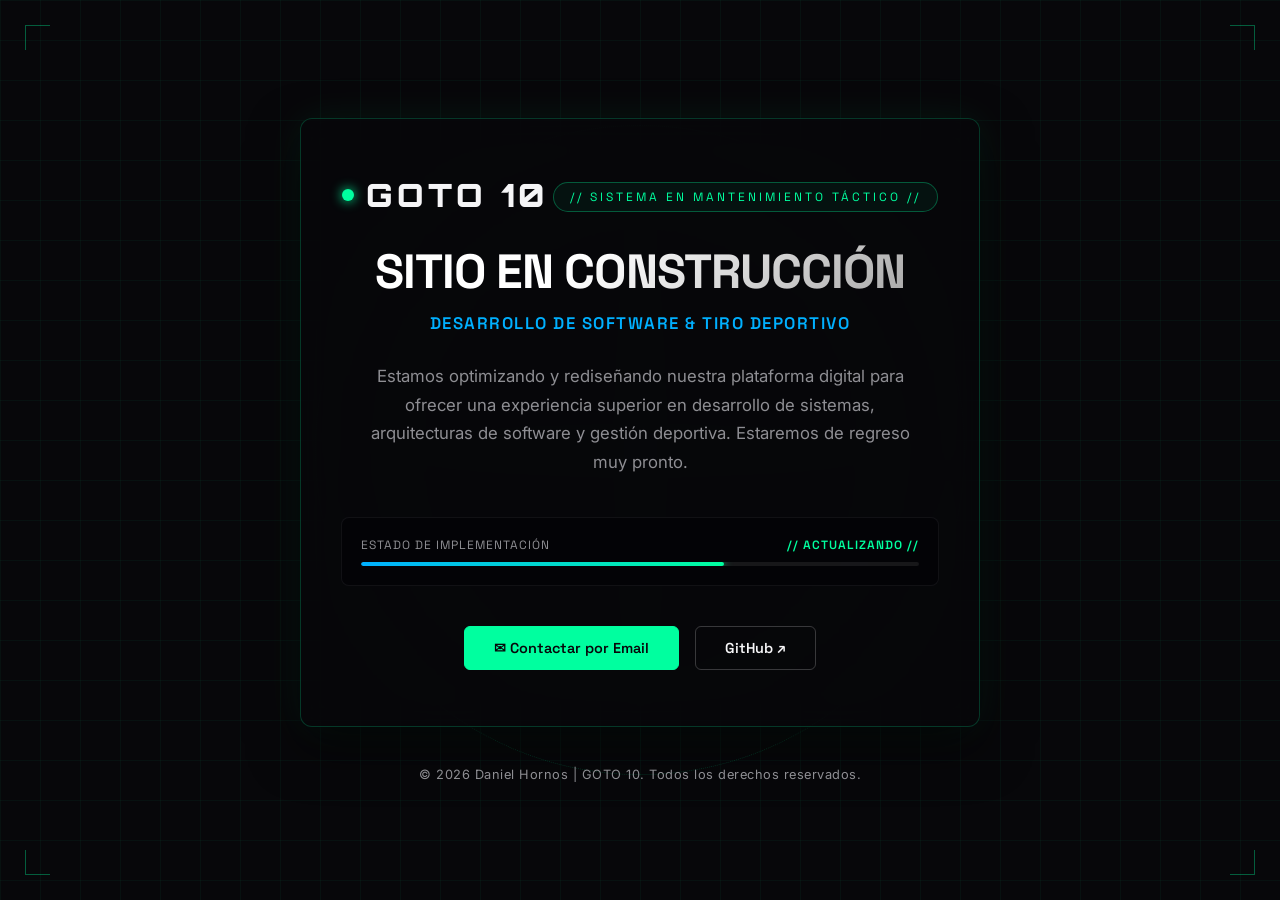
==== commit 7d70039b: "Publicar cartel de sitio en construccion para goto10.com.ar" ====
--- a/index.html
+++ b/index.html
@@ -4,781 +4,405 @@
 <head>
     <meta charset="UTF-8">
     <meta name="viewport" content="width=device-width, initial-scale=1.0">
-    <title>Daniel Hornos | Portafolio Personal</title>
+    <title>GOTO 10 | Sitio en Construcción</title>
 
     <!-- Fuentes Google -->
     <link rel="preconnect" href="https://fonts.googleapis.com">
     <link rel="preconnect" href="https://fonts.gstatic.com" crossorigin>
-    <link
-        href="https://fonts.googleapis.com/css2?family=Inter:wght@300;400;500;600;700&family=Orbitron:wght@400;700;900&family=Space+Grotesk:wght@400;500;600;700&display=swap"
-        rel="stylesheet">
-
-    <!-- CSS Propio -->
-    <link rel="stylesheet" href="css/styles.css?v=2.0">
+    <link href="https://fonts.googleapis.com/css2?family=Inter:wght@300;400;500;600;700&family=Orbitron:wght@400;600;700;900&family=Space+Grotesk:wght@400;500;600;700&display=swap" rel="stylesheet">
+
+    <style>
+        :root {
+            --primary: #00ff9f;
+            --secondary: #00b0ff;
+            --accent: #ff3d00;
+            --dark-bg: #07070a;
+            --darker-bg: #030305;
+            --panel-bg: rgba(7, 7, 10, 0.75);
+            --border-color: rgba(0, 255, 159, 0.2);
+            --text-main: #f5f5f7;
+            --text-muted: #8e8e93;
+            --grid-color: rgba(0, 255, 159, 0.04);
+            --font-heading: 'Space Grotesk', sans-serif;
+            --font-body: 'Inter', sans-serif;
+            --font-brand: 'Orbitron', sans-serif;
+        }
+
+        * {
+            margin: 0;
+            padding: 0;
+            box-sizing: border-box;
+        }
+
+        body {
+            background-color: var(--dark-bg);
+            color: var(--text-main);
+            font-family: var(--font-body);
+            min-height: 100vh;
+            display: flex;
+            flex-direction: column;
+            justify-content: center;
+            align-items: center;
+            position: relative;
+            overflow-x: hidden;
+            background-image:
+                linear-gradient(var(--grid-color) 1px, transparent 1px),
+                linear-gradient(90deg, var(--grid-color) 1px, transparent 1px);
+            background-size: 40px 40px;
+            padding: 2rem 1.5rem;
+        }
+
+        /* Retículas y elementos decorativos de precisión táctica */
+        .reticle-box {
+            position: absolute;
+            top: 50%;
+            left: 50%;
+            transform: translate(-50%, -50%);
+            width: min(85vw, 650px);
+            height: min(85vw, 650px);
+            pointer-events: none;
+            opacity: 0.18;
+            z-index: 1;
+        }
+
+        .reticle-ring {
+            position: absolute;
+            top: 50%;
+            left: 50%;
+            transform: translate(-50%, -50%);
+            border: 1px dashed var(--primary);
+            border-radius: 50%;
+        }
+
+        .ring-1 {
+            width: 75%;
+            height: 75%;
+            animation: spinClockwise 45s linear infinite;
+        }
+
+        .ring-2 {
+            width: 100%;
+            height: 100%;
+            border-style: dotted;
+            animation: spinCounter 65s linear infinite;
+        }
+
+        .reticle-axis-x {
+            position: absolute;
+            top: 50%;
+            left: 0;
+            width: 100%;
+            height: 1px;
+            background: linear-gradient(90deg, transparent, var(--primary), transparent);
+        }
+
+        .reticle-axis-y {
+            position: absolute;
+            left: 50%;
+            top: 0;
+            width: 1px;
+            height: 100%;
+            background: linear-gradient(180deg, transparent, var(--primary), transparent);
+        }
+
+        /* Marcas de Esquina */
+        .corner-mark {
+            position: fixed;
+            width: 25px;
+            height: 25px;
+            border: 1px solid rgba(0, 255, 159, 0.35);
+            pointer-events: none;
+            z-index: 2;
+        }
+
+        .top-left { top: 25px; left: 25px; border-right: none; border-bottom: none; }
+        .top-right { top: 25px; right: 25px; border-left: none; border-bottom: none; }
+        .bottom-left { bottom: 25px; left: 25px; border-right: none; border-top: none; }
+        .bottom-right { bottom: 25px; right: 25px; border-left: none; border-top: none; }
+
+        /* Contenedor Principal (Tarjeta Táctica) */
+        .card-container {
+            position: relative;
+            z-index: 10;
+            max-width: 680px;
+            width: 100%;
+            background: var(--panel-bg);
+            border: 1px solid var(--border-color);
+            border-radius: 12px;
+            padding: 3.5rem 2.5rem;
+            text-align: center;
+            backdrop-filter: blur(16px);
+            -webkit-backdrop-filter: blur(16px);
+            box-shadow: 0 20px 50px rgba(0, 0, 0, 0.6), 0 0 40px rgba(0, 255, 159, 0.08);
+            animation: fadeIn 0.8s cubic-bezier(0.16, 1, 0.3, 1);
+        }
+
+        /* Logotipo Superior */
+        .brand-logo {
+            font-family: var(--font-brand);
+            font-size: 2rem;
+            font-weight: 900;
+            color: var(--text-main);
+            letter-spacing: 4px;
+            display: inline-flex;
+            align-items: center;
+            gap: 12px;
+            margin-bottom: 1.5rem;
+            text-decoration: none;
+        }
+
+        .brand-dot {
+            width: 12px;
+            height: 12px;
+            background: var(--primary);
+            border-radius: 50%;
+            box-shadow: 0 0 12px var(--primary);
+            animation: pulseGlow 2s ease-in-out infinite;
+        }
+
+        /* Estado del Sistema */
+        .system-badge {
+            font-family: var(--font-heading);
+            font-size: 0.75rem;
+            color: var(--primary);
+            letter-spacing: 3px;
+            margin-bottom: 2rem;
+            display: inline-block;
+            border: 1px solid rgba(0, 255, 159, 0.3);
+            padding: 6px 16px;
+            background: rgba(0, 255, 159, 0.05);
+            border-radius: 20px;
+            text-transform: uppercase;
+        }
+
+        /* Títulos */
+        h1 {
+            font-family: var(--font-heading);
+            font-size: clamp(2rem, 5vw, 3rem);
+            font-weight: 800;
+            letter-spacing: -0.02em;
+            line-height: 1.15;
+            margin-bottom: 0.8rem;
+            background: linear-gradient(135deg, #ffffff 40%, #a2a2a2 100%);
+            -webkit-background-clip: text;
+            -webkit-text-fill-color: transparent;
+        }
+
+        .subtitle {
+            font-family: var(--font-heading);
+            font-size: 1.05rem;
+            color: var(--secondary);
+            letter-spacing: 1.5px;
+            text-transform: uppercase;
+            margin-bottom: 1.8rem;
+            font-weight: 600;
+        }
+
+        p.description {
+            color: var(--text-muted);
+            font-size: 1.05rem;
+            line-height: 1.7;
+            margin-bottom: 2.5rem;
+            max-width: 540px;
+            margin-left: auto;
+            margin-right: auto;
+        }
+
+        /* Barra de Progreso / Telemetría */
+        .telemetry-box {
+            background: rgba(3, 3, 5, 0.6);
+            border: 1px solid rgba(255, 255, 255, 0.06);
+            border-radius: 8px;
+            padding: 1.2rem;
+            margin-bottom: 2.5rem;
+        }
+
+        .telemetry-header {
+            display: flex;
+            justify-content: space-between;
+            font-family: var(--font-heading);
+            font-size: 0.75rem;
+            color: var(--text-muted);
+            letter-spacing: 1px;
+            margin-bottom: 0.6rem;
+        }
+
+        .telemetry-status {
+            color: var(--primary);
+            font-weight: 600;
+        }
+
+        .progress-track {
+            width: 100%;
+            height: 4px;
+            background: rgba(255, 255, 255, 0.08);
+            border-radius: 2px;
+            overflow: hidden;
+            position: relative;
+        }
+
+        .progress-bar {
+            height: 100%;
+            width: 65%;
+            background: linear-gradient(90deg, var(--secondary), var(--primary));
+            border-radius: 2px;
+            box-shadow: 0 0 10px var(--primary);
+            animation: scanProgress 2.5s ease-in-out infinite alternate;
+        }
+
+        /* Acciones / Contacto */
+        .actions-group {
+            display: flex;
+            gap: 1rem;
+            justify-content: center;
+            flex-wrap: wrap;
+        }
+
+        .cyber-btn {
+            display: inline-flex;
+            align-items: center;
+            justify-content: center;
+            gap: 8px;
+            background: transparent;
+            color: var(--text-main);
+            font-family: var(--font-heading);
+            font-size: 0.9rem;
+            font-weight: 600;
+            text-decoration: none;
+            padding: 0.75rem 1.8rem;
+            border: 1px solid rgba(255, 255, 255, 0.2);
+            border-radius: 6px;
+            transition: all 0.3s cubic-bezier(0.16, 1, 0.3, 1);
+            cursor: pointer;
+        }
+
+        .cyber-btn:hover {
+            color: var(--primary);
+            border-color: var(--primary);
+            box-shadow: 0 0 20px rgba(0, 255, 159, 0.2);
+            transform: translateY(-2px);
+        }
+
+        .cyber-btn.accent {
+            background: var(--primary);
+            color: var(--dark-bg);
+            border-color: var(--primary);
+        }
+
+        .cyber-btn.accent:hover {
+            background: transparent;
+            color: var(--primary);
+            box-shadow: 0 0 25px rgba(0, 255, 159, 0.3);
+        }
+
+        /* Pie de página */
+        footer {
+            margin-top: 2.5rem;
+            font-size: 0.8rem;
+            color: var(--text-muted);
+            letter-spacing: 0.5px;
+            text-align: center;
+            z-index: 10;
+        }
+
+        /* Animaciones */
+        @keyframes spinClockwise {
+            from { transform: translate(-50%, -50%) rotate(0deg); }
+            to { transform: translate(-50%, -50%) rotate(360deg); }
+        }
+
+        @keyframes spinCounter {
+            from { transform: translate(-50%, -50%) rotate(360deg); }
+            to { transform: translate(-50%, -50%) rotate(0deg); }
+        }
+
+        @keyframes pulseGlow {
+            0%, 100% { opacity: 1; transform: scale(1); }
+            50% { opacity: 0.5; transform: scale(0.85); }
+        }
+
+        @keyframes scanProgress {
+            0% { width: 55%; }
+            100% { width: 85%; }
+        }
+
+        @keyframes fadeIn {
+            from { opacity: 0; transform: translateY(15px); }
+            to { opacity: 1; transform: translateY(0); }
+        }
+
+        @media (max-width: 600px) {
+            .card-container {
+                padding: 2.5rem 1.5rem;
+            }
+            .brand-logo {
+                font-size: 1.6rem;
+            }
+            .cyber-btn {
+                width: 100%;
+            }
+        }
+    </style>
 </head>
 
 <body>
 
-    <!-- Pantalla de Carga Táctica (Splash Loader) -->
-    <div id="loader-overlay" class="loader-overlay">
-        <!-- Fondo para destellos rápidos (Flashes) de imágenes -->
-        <div id="loader-flash-bg" class="loader-flash-bg"></div>
-        <div class="loader-content">
-            <div class="loader-title">GOTO 10</div>
-            <div class="loader-subtitle">INICIALIZANDO SISTEMA</div>
-            <div class="loader-bar-container">
-                <div id="loader-progress" class="loader-progress"></div>
+    <!-- Retículas decorativas de fondo -->
+    <div class="reticle-box">
+        <div class="reticle-ring ring-1"></div>
+        <div class="reticle-ring ring-2"></div>
+        <div class="reticle-axis-x"></div>
+        <div class="reticle-axis-y"></div>
+    </div>
+
+    <!-- Marcas de esquina tácticas -->
+    <div class="corner-mark top-left"></div>
+    <div class="corner-mark top-right"></div>
+    <div class="corner-mark bottom-left"></div>
+    <div class="corner-mark bottom-right"></div>
+
+    <!-- Panel Central -->
+    <main class="card-container">
+        <div class="brand-logo">
+            <span class="brand-dot"></span>
+            GOTO 10
+        </div>
+
+        <div class="system-badge">// SISTEMA EN MANTENIMIENTO TÁCTICO //</div>
+
+        <h1>SITIO EN CONSTRUCCIÓN</h1>
+        <div class="subtitle">Desarrollo de Software & Tiro Deportivo</div>
+
+        <p class="description">
+            Estamos optimizando y rediseñando nuestra plataforma digital para ofrecer una experiencia superior en desarrollo de sistemas, arquitecturas de software y gestión deportiva. Estaremos de regreso muy pronto.
+        </p>
+
+        <!-- Telemetría de Actualización -->
+        <div class="telemetry-box">
+            <div class="telemetry-header">
+                <span>ESTADO DE IMPLEMENTACIÓN</span>
+                <span class="telemetry-status">// ACTUALIZANDO //</span>
             </div>
-            <div id="loader-status" class="loader-status">CALIBRANDO IMÁGENES... 0%</div>
-        </div>
-    </div>
-    <script>
-        (function() {
-            const prefersReducedMotion = window.matchMedia('(prefers-reduced-motion: reduce)').matches;
-            
-            // Omitir loader por completo si ya se ejecutó en la sesión o si se prefiere reducción de movimiento
-            if (sessionStorage.getItem('loader-played') === 'true' || prefersReducedMotion) {
-                const loader = document.getElementById('loader-overlay');
-                if (loader) {
-                    loader.style.display = 'none';
-                    loader.remove();
-                }
-                return;
-            }
-
-            const imagesToPreload = [
-                'assets/img/hero-profile-bg.jpg',
-                'assets/img/tiro-bg.jpg',
-                'assets/img/projects-bg.png'
-            ];
-            let loadedCount = 0;
-            const totalImages = imagesToPreload.length;
-            const flashBg = document.getElementById('loader-flash-bg');
-
-            const playIntroSequence = () => {
-                let currentStep = 0;
-                
-                const showNextFlash = () => {
-                    if (currentStep >= totalImages) {
-                        // Secuencia terminada, abrimos la página y guardamos estado
-                        setTimeout(() => {
-                            const loader = document.getElementById('loader-overlay');
-                            if (loader) {
-                                loader.classList.add('fade-out');
-                                sessionStorage.setItem('loader-played', 'true');
-                                setTimeout(() => loader.remove(), 500);
-                            }
-                        }, 150);
-                        return;
-                    }
-
-                    // Cargar imagen del paso actual en el fondo
-                    const imgSrc = imagesToPreload[currentStep];
-                    if (flashBg) {
-                        flashBg.style.backgroundImage = `url('${imgSrc}')`;
-                        flashBg.classList.add('flash-active');
-                    }
-
-                    // El destello dura 180ms
-                    setTimeout(() => {
-                        if (flashBg) {
-                            flashBg.classList.remove('flash-active');
-                        }
-                        
-                        currentStep++;
-                        // Pausa corta de 60ms en negro entre destellos
-                        setTimeout(showNextFlash, 60);
-                    }, 180);
-                };
-
-                // Iniciar la secuencia de flashes
-                showNextFlash();
-            };
-
-            imagesToPreload.forEach(src => {
-                const img = new Image();
-                img.onload = img.onerror = function() {
-                    loadedCount++;
-                    const percentage = Math.round((loadedCount / totalImages) * 100);
-                    
-                    const progressBar = document.getElementById('loader-progress');
-                    const statusText = document.getElementById('loader-status');
-                    if (progressBar) progressBar.style.width = percentage + '%';
-                    if (statusText) statusText.innerText = 'CALIBRANDO IMÁGENES... ' + percentage + '%';
-
-                    if (loadedCount === totalImages) {
-                        // Una vez descargadas las 3 imágenes, disparamos la secuencia de intro
-                        setTimeout(playIntroSequence, 150);
-                    }
-                };
-                img.src = src;
-            });
-        })();
-    </script>
-
-    <!-- Navegación Superior -->
-    <nav>
-        <a href="#" class="logo">GOTO 10</a>
-        <!-- Botón Hamburguesa Móvil -->
-        <button type="button" class="menu-toggle" aria-label="Abrir menú de navegación" aria-expanded="false" onclick="toggleMobileMenu()">
-            <span class="bar"></span>
-            <span class="bar"></span>
-            <span class="bar"></span>
-        </button>
-        <div class="nav-links" id="nav-links">
-            <a href="#inicio" onclick="closeMobileMenu()">Inicio</a>
-            <a href="#tiro" onclick="closeMobileMenu()">Trayectoria Deportiva</a>
-            <a href="#proyectos" onclick="closeMobileMenu()">Desarrollo Web</a>
-            <a href="#contacto" onclick="closeMobileMenu()">Contacto</a>
-        </div>
-    </nav>
-
-    <!-- Sección Hero (Inicio) -->
-    <header id="inicio" class="hero">
-        <!-- Retículas decorativas de precisión -->
-        <div class="reticle-box">
-            <div class="reticle-ring ring-1"></div>
-            <div class="reticle-ring ring-2"></div>
-            <div class="reticle-axis-x"></div>
-            <div class="reticle-axis-y"></div>
-        </div>
-        <div class="corner-mark top-left"></div>
-        <div class="corner-mark top-right"></div>
-        <div class="corner-mark bottom-left"></div>
-        <div class="corner-mark bottom-right"></div>
-
-        <div class="hero-content">
-            <div class="system-status">// DESARROLLO DE SOFTWARE & TIRO DE PRECISIÓN //</div>
-            <h1>Daniel Hornos</h1>
-            <h2>Desarrollador de Sistemas & Tirador Deportivo</h2>
-            <p>Enfoque técnico, análisis y constancia aplicados al desarrollo de software y a la práctica deportiva del tiro de precisión.</p>
-            <div class="hero-actions">
-                <a href="#tiro" class="cyber-btn">Ver Trayectoria</a>
-                <a href="#proyectos" class="cyber-btn accent">Ver Desarrollos</a>
+            <div class="progress-track">
+                <div class="progress-bar"></div>
             </div>
         </div>
-    </header>
-
-    <!-- Sección Tiro Deportivo (Timeline) -->
-    <section id="tiro">
-        <h2 class="section-title">Trayectoria en Tiro Deportivo</h2>
-        <div class="timeline-container">
-            <!-- Evento 1 (Más Reciente) -->
-            <div class="timeline-item">
-                <div class="timeline-content">
-                    <div class="timeline-date">19/04/2026</div>
-                    <h3>Torneo San Fernando</h3>
-                    <h4>Fecha 2 "Malvinas Argentinas"</h4>
-                    <p>Excelente desempeño en la segunda fecha de la temporada del Campeonato Anual. Logros: <strong>Puesto 2 en Precisión Pistola 22LR 🥈 y Puesto 3 en Tiro Rápido 🥉</strong>.</p>
-                    <button type="button" class="view-evidence-btn" data-img="assets/img/trayectoria/torneo-san-fernando-abril-2026.jpg" onclick="openLightbox(event, this)">VER CERTIFICADOS Y MEDALLAS</button>
-                </div>
-            </div>
-
-            <!-- Evento 2 -->
-            <div class="timeline-item">
-                <div class="timeline-content">
-                    <div class="timeline-date">22/02/2026</div>
-                    <h3>Torneo San Fernando</h3>
-                    <h4>Apertura de Temporada</h4>
-                    <p>Inicio de la nueva temporada competitiva con solidez en el top 5. Logro: <strong>Puesto 1 de 20 (Podio 🥇)</strong>.</p>
-                    <button type="button" class="view-evidence-btn" data-img="assets/img/trayectoria/torneo-san-fernando-2026.jpg" onclick="openLightbox(event, this)">VER REGISTRO DE PREMIACIÓN</button>
-                </div>
-            </div>
-
-            <!-- Evento 3 -->
-            <div class="timeline-item">
-                <div class="timeline-content">
-                    <div class="timeline-date">20/12/2025</div>
-                    <h3>Torneo SITAS</h3>
-                    <h4>Doble Podio de Cierre</h4>
-                    <p>Cierre de año excepcional demostrando versatilidad en diferentes calibres ante 40 tiradores. Logro: <strong>Puesto 1 en 9mm 🥇 y Puesto 3 en .22LR 🥉</strong>.</p>
-                    <button type="button" class="view-evidence-btn" data-img="assets/img/trayectoria/podio-sitas-2025.jpg" onclick="openLightbox(event, this)">VER PODIO E IMPACTOS</button>
-                </div>
-            </div>
-
-            <!-- Evento 4 -->
-            <div class="timeline-item">
-                <div class="timeline-content">
-                    <div class="timeline-date">16/11/2025</div>
-                    <h3>Torneo San Fernando</h3>
-                    <h4>Mantenimiento de Nivel</h4>
-                    <p>Consolidación técnica en el circuito de San Fernando. Logro: <strong>Puesto 5 de 17</strong> participantes.</p>
-                </div>
-            </div>
-
-            <!-- Evento 5 (Oculto de Inicio) -->
-            <div class="timeline-item hidden-item collapsed">
-                <div class="timeline-content">
-                    <div class="timeline-date">17/08/2025</div>
-                    <h3>Torneo San Fernando</h3>
-                    <h4>Primer Podio Nacional</h4>
-                    <p>Excelente desempeño en precisión deportiva. Logro: <strong>Puesto 3 de 40 (Podio 🥉)</strong>.</p>
-                    <button type="button" class="view-evidence-btn" data-img="assets/img/trayectoria/diploma-san-fernando-2025.jpg" onclick="openLightbox(event, this)">VER CERTIFICADO Y MEDALLA</button>
-                </div>
-            </div>
-
-            <!-- Evento 5 (Oculto de Inicio) -->
-            <div class="timeline-item hidden-item collapsed">
-                <div class="timeline-content">
-                    <div class="timeline-date">02/08/2025</div>
-                    <h3>Torneo Quilmes</h3>
-                    <h4>Circuito Metropolitano</h4>
-                    <p>Participación en el polígono de Quilmes mejorando la consistencia. Logro: <strong>Puesto 25 de 30</strong> participantes.</p>
-                    <button type="button" class="view-evidence-btn" data-img="assets/img/trayectoria/diploma-quilmes-2025.jpg" onclick="openLightbox(event, this)">VER DIPLOMA DIGITAL</button>
-                </div>
-            </div>
-
-            <!-- Evento 6 (Oculto de Inicio) -->
-            <div class="timeline-item hidden-item collapsed">
-                <div class="timeline-content">
-                    <div class="timeline-date">25/05/2025</div>
-                    <h3>Torneo SITAS</h3>
-                    <h4>Debut Competitivo</h4>
-                    <p>Primer torneo oficial de precisión. Logro: <strong>Puesto 19 de 40</strong> participantes.</p>
-                    <button type="button" class="view-evidence-btn" data-img="assets/img/trayectoria/diploma-sitas-debut-2025.jpg" onclick="openLightbox(event, this)">VER DIPLOMA DE DEBUT</button>
-                </div>
-            </div>
-
-            <!-- Evento 7 (Oculto de Inicio) -->
-            <div class="timeline-item hidden-item collapsed">
-                <div class="timeline-content">
-                    <div class="timeline-date">13/04/2025</div>
-                    <h3>Clasificación y Deporte</h3>
-                    <h4>Tiro Deportivo</h4>
-                    <p>Curso avanzado sobre modalidades deportivas. Incluyó un mini-torneo integrador entre estudiantes. Logro: <strong>Puesto 2 🥈</strong>.</p>
-                    <button type="button" class="view-evidence-btn" data-img="assets/img/trayectoria/credencial-tiro-deportivo.jpg" onclick="openLightbox(event, this)">VER CREDENCIAL</button>
-                </div>
-            </div>
-
-            <!-- Evento 8 (Oculto de Inicio) -->
-            <div class="timeline-item hidden-item collapsed">
-                <div class="timeline-content">
-                    <div class="timeline-date">16/03/2025</div>
-                    <h3>Armamento</h3>
-                    <h4>Limpieza y Mantenimiento</h4>
-                    <p>Curso especializado en el mantenimiento de diferentes sistemas de armas, garantizando un funcionamiento seguro y confiable.</p>
-                    <button type="button" class="view-evidence-btn" data-img="assets/img/trayectoria/credencial-mantenimiento-armas.jpg" onclick="openLightbox(event, this)">VER CREDENCIAL</button>
-                </div>
-            </div>
-
-            <!-- Evento 9 (Oculto de Inicio) -->
-            <div class="timeline-item hidden-item collapsed">
-                <div class="timeline-content">
-                    <div class="timeline-date">09/02/2025</div>
-                    <h3>Capacitación Inicial</h3>
-                    <h4>Introducción al Tiro</h4>
-                    <p>Inicios formales en la disciplina como tirador deportivo, completando la capacitación teórica y práctica inicial.</p>
-                    <button type="button" class="view-evidence-btn" data-img="assets/img/trayectoria/credencial-capacitacion-inicial.jpg" onclick="openLightbox(event, this)">VER CREDENCIAL</button>
-                </div>
-            </div>
+
+        <!-- Botones de Acción / Contacto -->
+        <div class="actions-group">
+            <a href="mailto:daniel.hornos@goto10.com.ar" class="cyber-btn accent">
+                ✉ Contactar por Email
+            </a>
+            <a href="https://github.com/seguidurmiendo-rgb" target="_blank" rel="noopener noreferrer" class="cyber-btn">
+                GitHub ↗
+            </a>
         </div>
-        <div class="timeline-toggle-container">
-            <button id="toggle-timeline-btn" class="cyber-btn" aria-expanded="false" aria-label="Mostrar u ocultar registro completo de trayectoria">// MOSTRAR REGISTRO COMPLETO //</button>
-        </div>
-    </section>
-
-    <!-- Sección Proyectos (Portafolio) -->
-    <section id="proyectos">
-        <h2 class="section-title">Desarrollos y Sistemas</h2>
-
-        <div class="projects-grid">
-
-            <!-- Proyecto SITAS -->
-            <div class="project-card">
-                <div class="project-img-container">
-                    <img src="assets/img/sitas-project.png" alt="Captura de pantalla de la plataforma Torneo SITAS" class="project-img">
-                </div>
-                <div class="project-info">
-                    <h3>Plataforma Torneo SITAS</h3>
-                    <p>Desarrollo integral ad honorem del portal oficial web para el torneo de tiro del club SITAS.
-                        Incluye gestión de inscripciones, publicación de reglamentos y sistema de ranking en tiempo
-                        real, operando bajo un subdominio personalizado.</p>
-                    <a href="https://torneo2026.goto10.com.ar" target="_blank" rel="noopener noreferrer" class="cyber-btn">Ir al Torneo 🎯</a>
-                </div>
-            </div>
-
-            <!-- Proyecto PYAT -->
-            <div class="project-card">
-                <div class="project-img-container">
-                    <img src="assets/img/pyat-project.png" alt="Captura de pantalla del Dashboard Ecosistema PYAT" class="project-img">
-                </div>
-                <div class="project-info">
-                    <h3>Ecosistema PYAT</h3>
-                    <p>Módulos de gestión empresarial corporativa desarrollados en Python. Integración de bases de datos
-                        centralizadas, facturación interactiva, seguimiento de cotizaciones y visualización modular de
-                        datos financieros.</p>
-                    <button type="button" class="cyber-btn" onclick="openPyatGallery()">Ver Galería Prev.</button>
-                </div>
-            </div>
-
-            <!-- Proyecto Cuervo Tattoo -->
-            <div class="project-card">
-                <div class="project-img-container">
-                    <img src="assets/img/cuervo-project.png" alt="Captura de pantalla del sitio Cuervo Tattoo Ink" class="project-img">
-                </div>
-                <div class="project-info">
-                    <h3>Cuervo Tattoo Ink</h3>
-                    <p>Diseño y desarrollo de sitio corporativo para "Cuervo Tattoo Ink", optimizado para destacar el portfolio artístico y facilitar el contacto directo.</p>
-                    <a href="https://cuervo-tattoo-ink.goto10.com.ar/" target="_blank" rel="noopener noreferrer" class="cyber-btn">Ver Sitio 🌐</a>
-                </div>
-            </div>
-
-            <!-- Proyecto Vittoria -->
-            <div class="project-card">
-                <div class="project-img-container">
-                    <img src="assets/img/vittoria-project.png" alt="Captura de pantalla del catálogo Vittoria Belleza" class="project-img">
-                </div>
-                <div class="project-info">
-                    <h3>Vittoria Belleza</h3>
-                    <p>Plataforma web premium y catálogo interactivo para la venta de productos de belleza y perfumería. Cuenta con carga dinámica de catálogos de temporada, diseño minimalista adaptado a dispositivos móviles e integración directa para pedidos vía WhatsApp.</p>
-                    <a href="https://vittoria.goto10.com.ar/" target="_blank" rel="noopener noreferrer" class="cyber-btn">Ver Sitio 🛍️</a>
-                </div>
-            </div>
-
-        </div>
-    </section>
-
-    <!-- Sitios Amigos (Reubicado de forma segura fuera del Hero) -->
-    <div class="friendly-sites" style="padding: 2rem 8% 4rem 8%; text-align: center; background: var(--dark-bg);">
-        <h3 style="font-family: var(--font-heading); font-size: 0.75rem; color: var(--text-muted); letter-spacing: 3px; margin-bottom: 2rem; text-transform: uppercase;">Sitios Amigos</h3>
-        <div class="friends-wrapper" style="display: flex; justify-content: center; align-items: center; gap: 4rem; flex-wrap: wrap;">
-            <!-- Wildcat Academy -->
-            <div class="friend-card">
-                <a href="https://www.wildcat.com.ar/" target="_blank" rel="noopener noreferrer"
-                    title="Web Wildcat Academy">
-                    <img src="assets/img/LOGO_ACADEMIA_wildcat-letrasblancas.png" alt="Wildcat Academy"
-                        class="friend-logo">
-                </a>
-                <a href="https://www.instagram.com/academiawildcat" target="_blank" rel="noopener noreferrer"
-                    class="social-icon" aria-label="Instagram Wildcat Academy">
-                    <svg xmlns="http://www.w3.org/2000/svg" width="24" height="24" viewBox="0 0 24 24" fill="none"
-                        stroke="currentColor" stroke-width="2" stroke-linecap="round" stroke-linejoin="round" aria-hidden="true">
-                        <rect x="2" y="2" width="20" height="20" rx="5" ry="5"></rect>
-                        <path d="M16 11.37A4 4 0 1 1 12.63 8 4 4 0 0 1 16 11.37z"></path>
-                        <line x1="17.5" y1="6.5" x2="17.51" y2="6.5"></line>
-                    </svg>
-                </a>
-            </div>
-            <!-- Cuervo Tattoo Ink -->
-            <div class="friend-card">
-                <a href="https://cuervo-tattoo-ink.goto10.com.ar/" target="_blank" rel="noopener noreferrer"
-                    title="Web Cuervo Tattoo Ink">
-                    <img src="assets/img/Cuervo_tattoo_ink.jpeg" alt="Cuervo Tattoo Ink"
-                        class="friend-logo invert-logo rounded-logo">
-                </a>
-                <a href="https://www.instagram.com/cuervo_tattoo.ink/" target="_blank" rel="noopener noreferrer"
-                    class="social-icon" aria-label="Instagram Cuervo Tattoo Ink">
-                    <svg xmlns="http://www.w3.org/2000/svg" width="24" height="24" viewBox="0 0 24 24" fill="none"
-                        stroke="currentColor" stroke-width="2" stroke-linecap="round" stroke-linejoin="round" aria-hidden="true">
-                        <rect x="2" y="2" width="20" height="20" rx="5" ry="5"></rect>
-                        <path d="M16 11.37A4 4 0 1 1 12.63 8 4 4 0 0 1 16 11.37z"></path>
-                        <line x1="17.5" y1="6.5" x2="17.51" y2="6.5"></line>
-                    </svg>
-                </a>
-            </div>
-            <!-- Vittoria Belleza -->
-            <div class="friend-card">
-                <a href="https://vittoria.goto10.com.ar/" target="_blank" rel="noopener noreferrer"
-                    title="Web Vittoria Belleza">
-                    <img src="assets/img/vittoria-logo.png" alt="Vittoria Belleza"
-                        class="friend-logo rounded-logo">
-                </a>
-            </div>
-        </div>
-    </div>
-
-    <!-- Sección Contacto (Formulario con n8n) -->
-    <section id="contacto">
-        <h2 class="section-title">Contacto</h2>
-        <div class="contact-container">
-            <div class="contact-card">
-                <div class="contact-header">
-                    <span class="system-status">// MÓDULO DE TRANSMISIÓN DIRECTA //</span>
-                    <p>Envíame un mensaje y el sistema lo enviará directamente a mis canales de comunicación.</p>
-                </div>
-                <form id="contact-form">
-                    <div class="form-grid">
-                        <div class="form-group">
-                            <label for="contact-name">Nombre</label>
-                            <input type="text" id="contact-name" name="nombre" required placeholder="Tu nombre">
-                        </div>
-                        <div class="form-group">
-                            <label for="contact-email">Email</label>
-                            <input type="email" id="contact-email" name="email" required placeholder="tu@email.com">
-                        </div>
-                    </div>
-                    <div class="form-group">
-                        <label for="contact-subject">Asunto</label>
-                        <input type="text" id="contact-subject" name="asunto" required placeholder="Motivo del mensaje">
-                    </div>
-                    <div class="form-group">
-                        <label for="contact-message">Mensaje</label>
-                        <textarea id="contact-message" name="mensaje" rows="5" required placeholder="Escribe tu mensaje aquí..."></textarea>
-                    </div>
-                    <button type="submit" class="cyber-btn accent" id="submit-btn">
-                        <span>// ENVIAR MENSAJE //</span>
-                    </button>
-                    <div id="form-feedback" class="form-feedback"></div>
-                </form>
-            </div>
-        </div>
-    </section>
-
-    <!-- Pie de página -->
+    </main>
+
     <footer>
-        <p>&copy; 2026 Daniel Hornos | GOTO 10. Todos los derechos reservados.</p>
-        <button type="button" class="private-link" aria-label="Acceso al área privada"
-            onclick="openAdminAuthModal()">
-            🔒
-        </button>
+        &copy; 2026 Daniel Hornos | GOTO 10. Todos los derechos reservados.
     </footer>
 
-    <!-- Modal Táctico Reutilizable para alertas e inputs -->
-    <div id="cyber-modal" class="lightbox" onclick="closeCyberModal()" role="dialog" aria-modal="true" aria-hidden="true" aria-labelledby="cyber-modal-title">
-        <div class="contact-card modal-content" onclick="event.stopPropagation()">
-            <button type="button" class="lightbox-close" aria-label="Cerrar ventana" onclick="closeCyberModal()">&times;</button>
-            <div id="modal-body-content">
-                <!-- Se inyecta dinámicamente el contenido -->
-            </div>
-        </div>
-    </div>
-
-    <!-- Modal Lightbox para visualización de evidencias -->
-    <div id="lightbox-modal" class="lightbox" onclick="closeLightbox()" role="dialog" aria-modal="true" aria-hidden="true" aria-labelledby="lightbox-caption">
-        <button type="button" class="lightbox-close" aria-label="Cerrar visor" onclick="closeLightbox()">&times;</button>
-        <img class="lightbox-content" id="lightbox-img" alt="">
-        <div id="lightbox-caption"></div>
-    </div>
-
-    <!-- Lógica de interactividad -->
-    <script>
-        document.addEventListener('DOMContentLoaded', () => {
-            // 1. Control del Timeline Collapsible
-            const toggleBtn = document.getElementById('toggle-timeline-btn');
-            const hiddenItems = document.querySelectorAll('.timeline-item.hidden-item');
-
-            if (toggleBtn && hiddenItems.length > 0) {
-                toggleBtn.addEventListener('click', () => {
-                    const isExpanded = toggleBtn.getAttribute('aria-expanded') === 'true';
-                    
-                    hiddenItems.forEach(item => {
-                        if (isExpanded) {
-                            item.classList.add('collapsed');
-                        } else {
-                            item.classList.remove('collapsed');
-                        }
-                    });
-
-                    if (isExpanded) {
-                        toggleBtn.innerHTML = '// MOSTRAR REGISTRO COMPLETO //';
-                        toggleBtn.setAttribute('aria-expanded', 'false');
-                        // Desplazar la vista suavemente de vuelta a la cabecera de la sección
-                        document.getElementById('tiro').scrollIntoView({ behavior: 'smooth' });
-                    } else {
-                        toggleBtn.innerHTML = '// COLAPSAR HISTORIAL //';
-                        toggleBtn.setAttribute('aria-expanded', 'true');
-                    }
-                });
-            }
-
-            // 2. Control del Lightbox (Con Focus Trap y Accesibilidad)
-            const lightbox = document.getElementById('lightbox-modal');
-            const lightboxImg = document.getElementById('lightbox-img');
-            const lightboxCaption = document.getElementById('lightbox-caption');
-            let lastActiveElement = null;
-
-            window.openLightbox = function(event, element) {
-                event.preventDefault();
-                event.stopPropagation();
-                lastActiveElement = document.activeElement;
-                const imgSrc = element.getAttribute('data-img');
-                const imgCaption = element.textContent || "Evidencia de logro";
-                const cleanCaption = imgCaption.replace('[', '').replace(']', '').trim();
-                
-                if (lightbox && lightboxImg) {
-                    lightboxImg.src = imgSrc;
-                    lightboxImg.alt = cleanCaption;
-                    if (lightboxCaption) {
-                        lightboxCaption.innerHTML = cleanCaption;
-                    }
-                    lightbox.classList.add('active');
-                    lightbox.setAttribute('aria-hidden', 'false');
-                    
-                    // Foco al botón de cerrar
-                    const closeBtn = lightbox.querySelector('.lightbox-close');
-                    if (closeBtn) closeBtn.focus();
-                }
-            };
-
-            window.closeLightbox = function() {
-                if (lightbox) {
-                    lightbox.classList.remove('active');
-                    lightbox.setAttribute('aria-hidden', 'true');
-                    if (lastActiveElement) {
-                        lastActiveElement.focus();
-                    }
-                }
-            };
-
-            // 3. Control del Modal Táctico Reutilizable (#cyber-modal)
-            const cyberModal = document.getElementById('cyber-modal');
-            const cyberBody = document.getElementById('modal-body-content');
-            let lastActiveCyberElement = null;
-
-            window.openCyberModal = function(htmlContent) {
-                lastActiveCyberElement = document.activeElement;
-                if(cyberModal && cyberBody) {
-                    cyberBody.innerHTML = htmlContent;
-                    cyberModal.classList.add('active');
-                    cyberModal.setAttribute('aria-hidden', 'false');
-                    
-                    // Intentar enfocar el primer elemento interactivo
-                    const closeBtn = cyberModal.querySelector('.lightbox-close');
-                    if (closeBtn) closeBtn.focus();
-                }
-            };
-
-            window.closeCyberModal = function() {
-                if (cyberModal) {
-                    cyberModal.classList.remove('active');
-                    cyberModal.setAttribute('aria-hidden', 'true');
-                    if (lastActiveCyberElement) {
-                        lastActiveCyberElement.focus();
-                    }
-                }
-            };
-
-            // Trampa de foco (Focus Trap) para ambos modales y Escape
-            document.addEventListener('keydown', (e) => {
-                const activeModal = [lightbox, cyberModal].find(m => m && m.classList.contains('active'));
-                if (!activeModal) return;
-
-                if (e.key === 'Escape') {
-                    if (activeModal === lightbox) closeLightbox();
-                    if (activeModal === cyberModal) closeCyberModal();
-                    return;
-                }
-
-                if (e.key === 'Tab') {
-                    const focusableElements = activeModal.querySelectorAll('button, input, textarea, a, [tabindex="0"]');
-                    if (focusableElements.length === 0) return;
-                    const firstElement = focusableElements[0];
-                    const lastElement = focusableElements[focusableElements.length - 1];
-
-                    if (e.shiftKey) { // Shift + Tab
-                        if (document.activeElement === firstElement) {
-                            lastElement.focus();
-                            e.preventDefault();
-                        }
-                    } else { // Tab
-                        if (document.activeElement === lastElement) {
-                            firstElement.focus();
-                            e.preventDefault();
-                        }
-                    }
-                }
-            });
-
-            // Lógica específica para modal de PYAT
-            window.openPyatGallery = function() {
-                openCyberModal(`
-                    <span class="system-status" id="cyber-modal-title">// ACCESO RESTRINGIDO //</span>
-                    <h3 style="margin: 1.5rem 0 1rem 0; font-family: var(--font-heading);">Ecosistema PYAT</h3>
-                    <p style="color: var(--text-muted); font-size: 0.95rem; margin-bottom: 2rem; line-height: 1.6;">
-                        Este ecosistema es de uso interno corporativo y contiene información financiera sensible. A continuación se presentan capturas estáticas autorizadas para el portfolio:
-                    </p>
-                    <div style="display: flex; gap: 1rem; justify-content: center; flex-wrap: wrap; margin-bottom: 1.5rem;">
-                        <div style="border: 1px dashed var(--secondary); padding: 1.5rem 1rem; border-radius: 4px; color: var(--secondary); font-family: var(--font-heading); font-size: 0.8rem; background: rgba(0, 176, 255, 0.02); text-align: center; flex: 1; min-width: 140px;">
-                            [ MÓDULO VENTAS ]
-                        </div>
-                        <div style="border: 1px dashed var(--secondary); padding: 1.5rem 1rem; border-radius: 4px; color: var(--secondary); font-family: var(--font-heading); font-size: 0.8rem; background: rgba(0, 176, 255, 0.02); text-align: center; flex: 1; min-width: 140px;">
-                            [ INDICADORES FINAN ]
-                        </div>
-                    </div>
-                    <button type="button" class="cyber-btn accent" onclick="closeCyberModal()" style="width: 100%;">// ENTENDIDO //</button>
-                `);
-            };
-
-            // Lógica de Autenticación de Administrador
-            window.openAdminAuthModal = function() {
-                openCyberModal(`
-                    <span class="system-status" id="cyber-modal-title">// TERMINAL DE AUTENTICACIÓN //</span>
-                    <h3 style="margin: 1.5rem 0 1rem 0; font-family: var(--font-heading);">ÁREA DE ACCESO PRIVADO</h3>
-                    <div class="form-group" style="margin-bottom: 1.5rem; text-align: left;">
-                        <label for="admin-pass-input" style="font-family: var(--font-heading); font-size: 0.8rem; color: var(--text-muted); letter-spacing: 1px; text-transform: uppercase;">Clave de Seguridad</label>
-                        <input type="password" id="admin-pass-input" placeholder="••••••••" style="width: 100%; margin-top: 0.5rem;" required>
-                        <div id="admin-auth-error" style="color: var(--accent); font-size: 0.8rem; margin-top: 0.5rem; font-family: var(--font-heading); display: none;">// ACCESO DENEGADO // CLAVE INCORRECTA //</div>
-                    </div>
-                    <button type="button" class="cyber-btn accent" onclick="validarAccesoPrivado()" style="width: 100%; margin-bottom: 0.5rem;">// ACCEDER //</button>
-                    <button type="button" class="cyber-btn" onclick="closeCyberModal()" style="width: 100%;">CANCELAR</button>
-                `);
-                
-                // Enfocar el input de clave directamente
-                setTimeout(() => {
-                    const passInput = document.getElementById('admin-pass-input');
-                    if (passInput) {
-                        passInput.focus();
-                        passInput.addEventListener('keydown', (e) => {
-                            if (e.key === 'Enter') {
-                                validarAccesoPrivado();
-                            }
-                        });
-                    }
-                }, 100);
-            };
-
-            window.validarAccesoPrivado = function() {
-                const passInput = document.getElementById('admin-pass-input');
-                const errDiv = document.getElementById('admin-auth-error');
-                if (passInput) {
-                    const value = passInput.value;
-                    if (value === "goto10admin") {
-                        // Entrada autorizada (simulada)
-                        closeCyberModal();
-                        setTimeout(() => alert('Modo Administrador Inicializado (Demo)'), 200);
-                    } else {
-                        if (errDiv) errDiv.style.display = 'block';
-                        passInput.value = '';
-                        passInput.focus();
-                    }
-                }
-            };
-
-            // 4. Control de Menú Hamburguesa Móvil
-            window.toggleMobileMenu = function() {
-                const toggleBtn = document.querySelector('.menu-toggle');
-                const navLinks = document.getElementById('nav-links');
-                if (toggleBtn && navLinks) {
-                    const isExpanded = toggleBtn.getAttribute('aria-expanded') === 'true';
-                    toggleBtn.setAttribute('aria-expanded', !isExpanded);
-                    toggleBtn.classList.toggle('active');
-                    navLinks.classList.toggle('active');
-                }
-            };
-
-            window.closeMobileMenu = function() {
-                const toggleBtn = document.querySelector('.menu-toggle');
-                const navLinks = document.getElementById('nav-links');
-                if (toggleBtn && navLinks && toggleBtn.classList.contains('active')) {
-                    toggleBtn.setAttribute('aria-expanded', 'false');
-                    toggleBtn.classList.remove('active');
-                    navLinks.classList.remove('active');
-                }
-            };
-
-            // 5. Control de la barra de navegación (Opacidad al scroll)
-            const nav = document.querySelector('nav');
-            
-            const handleScroll = () => {
-                if (window.scrollY > 100) {
-                    nav.classList.add('nav-visible');
-                } else {
-                    nav.classList.remove('nav-visible');
-                }
-            };
-            
-            window.addEventListener('scroll', handleScroll, { passive: true });
-            handleScroll();
-
-            // 6. Envío del Formulario de Contacto a n8n
-            const contactForm = document.getElementById('contact-form');
-            const formFeedback = document.getElementById('form-feedback');
-            const submitBtn = document.getElementById('submit-btn');
-
-            if (contactForm) {
-                contactForm.addEventListener('submit', async (e) => {
-                    e.preventDefault();
-                    
-                    const N8N_WEBHOOK_URL = 'https://n8n.goto10.com.ar/webhook/contacto';
-                    
-                    const formData = {
-                        nombre: document.getElementById('contact-name').value,
-                        email: document.getElementById('contact-email').value,
-                        asunto: document.getElementById('contact-subject').value,
-                        mensaje: document.getElementById('contact-message').value
-                    };
-
-                    formFeedback.className = 'form-feedback loading';
-                    formFeedback.innerText = '// TRANSMITIENDO DATOS... //';
-                    formFeedback.style.opacity = '1';
-                    submitBtn.disabled = true;
-                    submitBtn.style.opacity = '0.5';
-
-                    try {
-                        const response = await fetch(N8N_WEBHOOK_URL, {
-                            method: 'POST',
-                            headers: {
-                                'Content-Type': 'application/json'
-                            },
-                            body: JSON.stringify(formData)
-                        });
-
-                        if (response.ok) {
-                            formFeedback.className = 'form-feedback success';
-                            formFeedback.innerText = '// MENSAJE ENVIADO CON ÉXITO //';
-                            contactForm.reset();
-                        } else {
-                            throw new Error('Fallo en el servidor n8n');
-                        }
-                    } catch (error) {
-                        console.error('Error al enviar formulario:', error);
-                        formFeedback.className = 'form-feedback error';
-                        formFeedback.innerText = '// FALLO EN LA TRANSMISIÓN // INTENTAR MÁS TARDE //';
-                    } finally {
-                        submitBtn.disabled = false;
-                        submitBtn.style.opacity = '1';
-                        setTimeout(() => {
-                            formFeedback.style.opacity = '0';
-                        }, 5000);
-                    }
-                });
-            }
-
-            // 7. Ping de Notificación de Visita al cargar la página
-            const sendVisitaNotification = async () => {
-                const N8N_VISITA_URL = 'https://n8n.goto10.com.ar/webhook/visita';
-                
-                let locationData = { pais: 'Desconocido', ciudad: 'Desconocida' };
-                try {
-                    const ipResponse = await fetch('https://ipapi.co/json/');
-                    if (ipResponse.ok) {
-                        const ipData = await ipResponse.json();
-                        locationData.pais = ipData.country_name || 'Desconocido';
-                        locationData.ciudad = ipData.city || 'Desconocida';
-                    }
-                } catch (e) {
-                    console.log('No se pudo determinar la ubicación:', e);
-                }
-
-                let dispositivo = 'Escritorio';
-                if (/Mobi|Android|iPhone/i.test(navigator.userAgent)) {
-                    dispositivo = 'Móvil';
-                }
-
-                try {
-                    await fetch(N8N_VISITA_URL, {
-                        method: 'POST',
-                        headers: {
-                            'Content-Type': 'application/json'
-                        },
-                        body: JSON.stringify({
-                            tipo: 'visita',
-                            dispositivo: dispositivo,
-                            pais: locationData.pais,
-                            ciudad: locationData.ciudad,
-                            url: window.location.href,
-                            timestamp: new Date().toISOString()
-                        })
-                    });
-                } catch (err) {
-                    console.log('Ping de visita fallido (n8n offline):', err);
-                }
-            };
-
-            setTimeout(sendVisitaNotification, 1200);
-        });
-    </script>
-
 </body>
 
 </html>
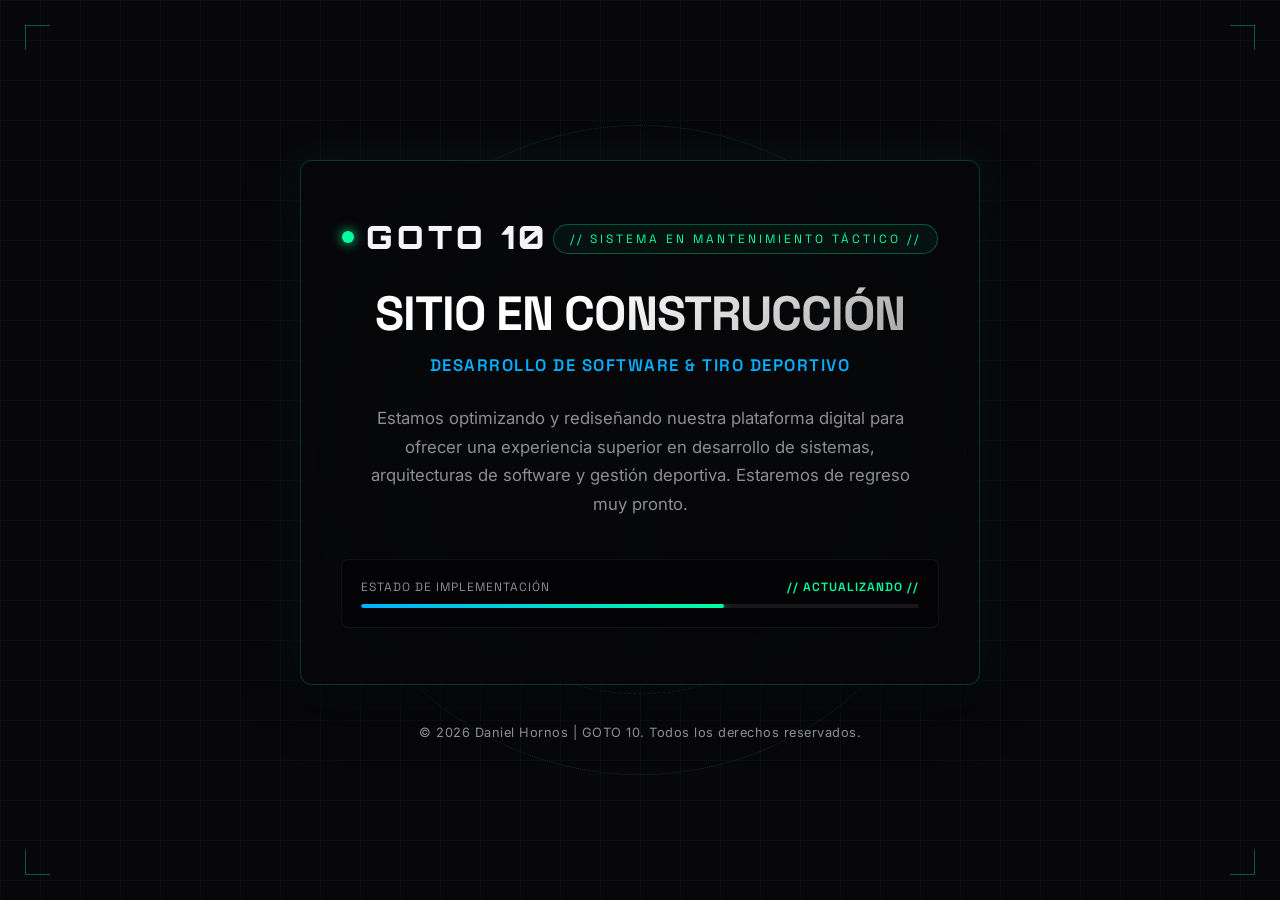
==== commit 7b9a9f0f: "Quitar botones de email y github de la pagina en construccion" ====
--- a/index.html
+++ b/index.html
@@ -378,7 +378,7 @@
         </p>
 
         <!-- Telemetría de Actualización -->
-        <div class="telemetry-box">
+        <div class="telemetry-box" style="margin-bottom: 0;">
             <div class="telemetry-header">
                 <span>ESTADO DE IMPLEMENTACIÓN</span>
                 <span class="telemetry-status">// ACTUALIZANDO //</span>
@@ -387,16 +387,6 @@
                 <div class="progress-bar"></div>
             </div>
         </div>
-
-        <!-- Botones de Acción / Contacto -->
-        <div class="actions-group">
-            <a href="mailto:daniel.hornos@goto10.com.ar" class="cyber-btn accent">
-                ✉ Contactar por Email
-            </a>
-            <a href="https://github.com/seguidurmiendo-rgb" target="_blank" rel="noopener noreferrer" class="cyber-btn">
-                GitHub ↗
-            </a>
-        </div>
     </main>
 
     <footer>
